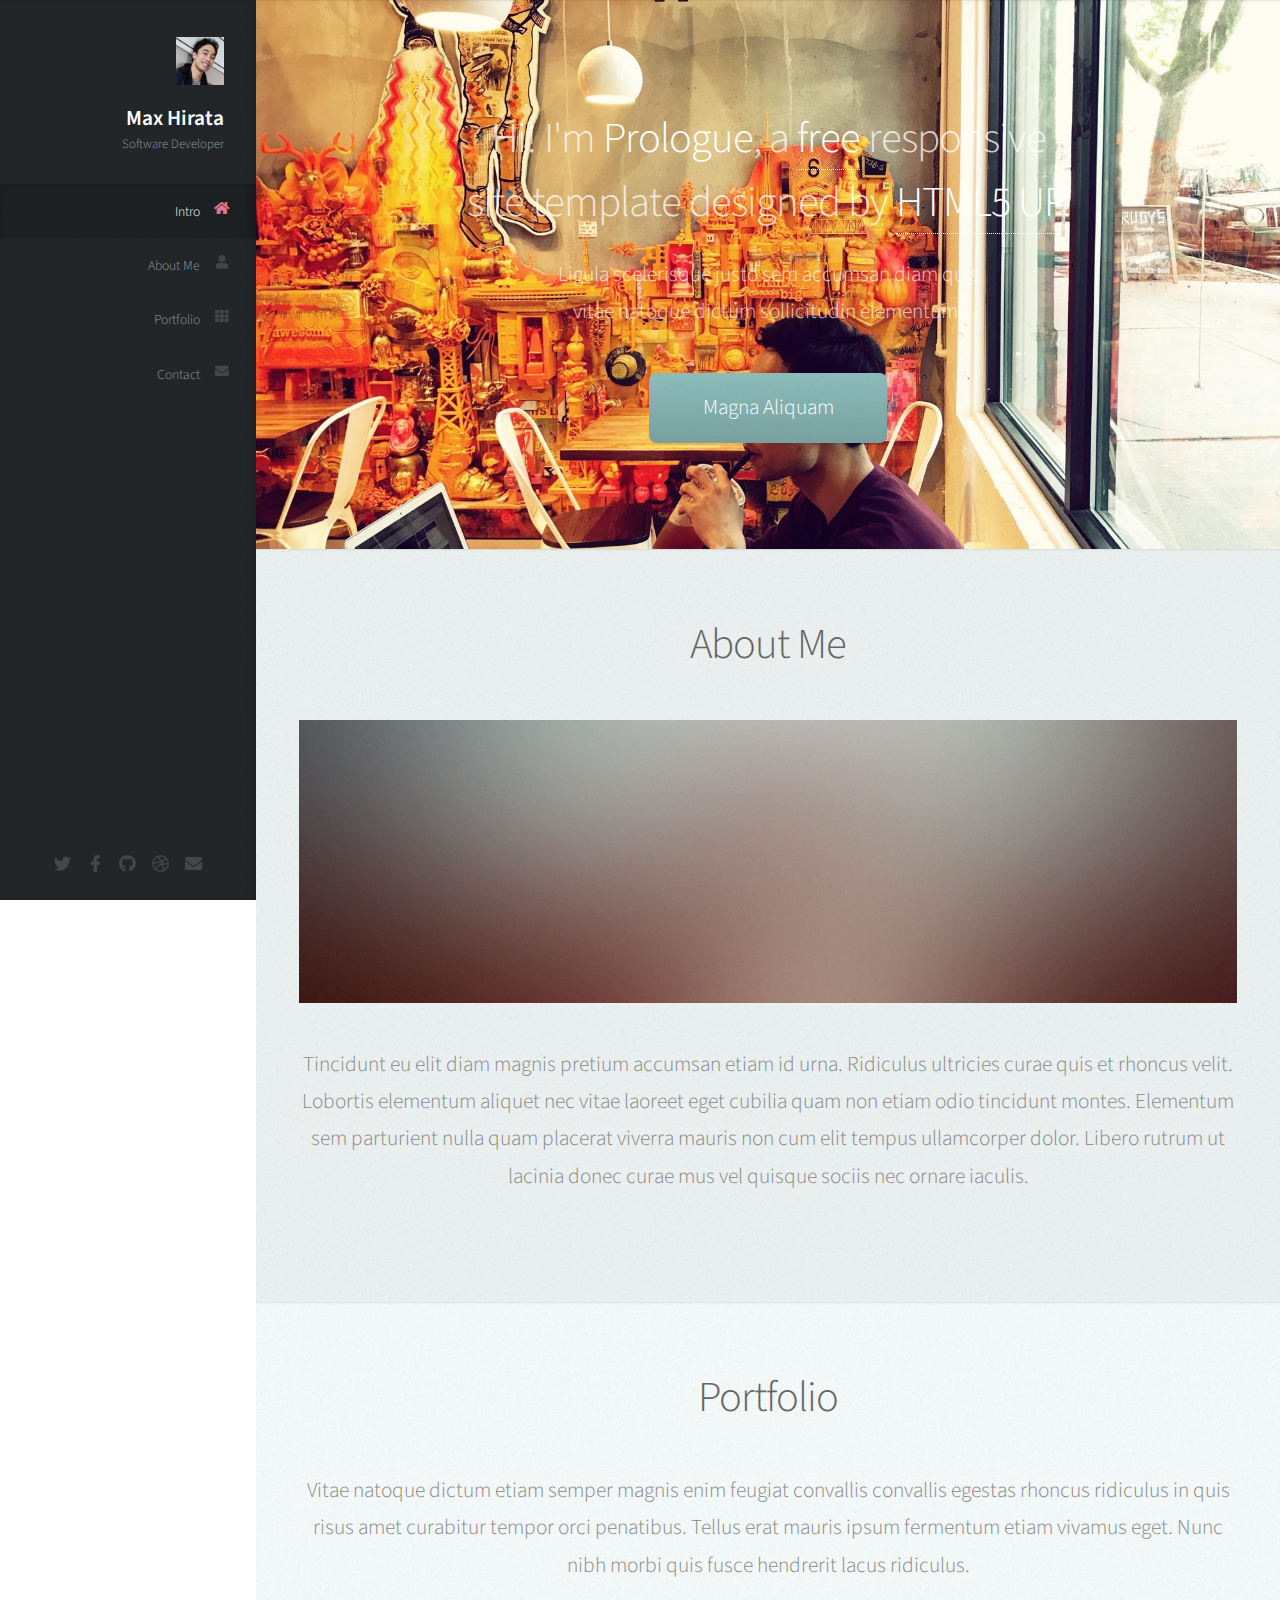
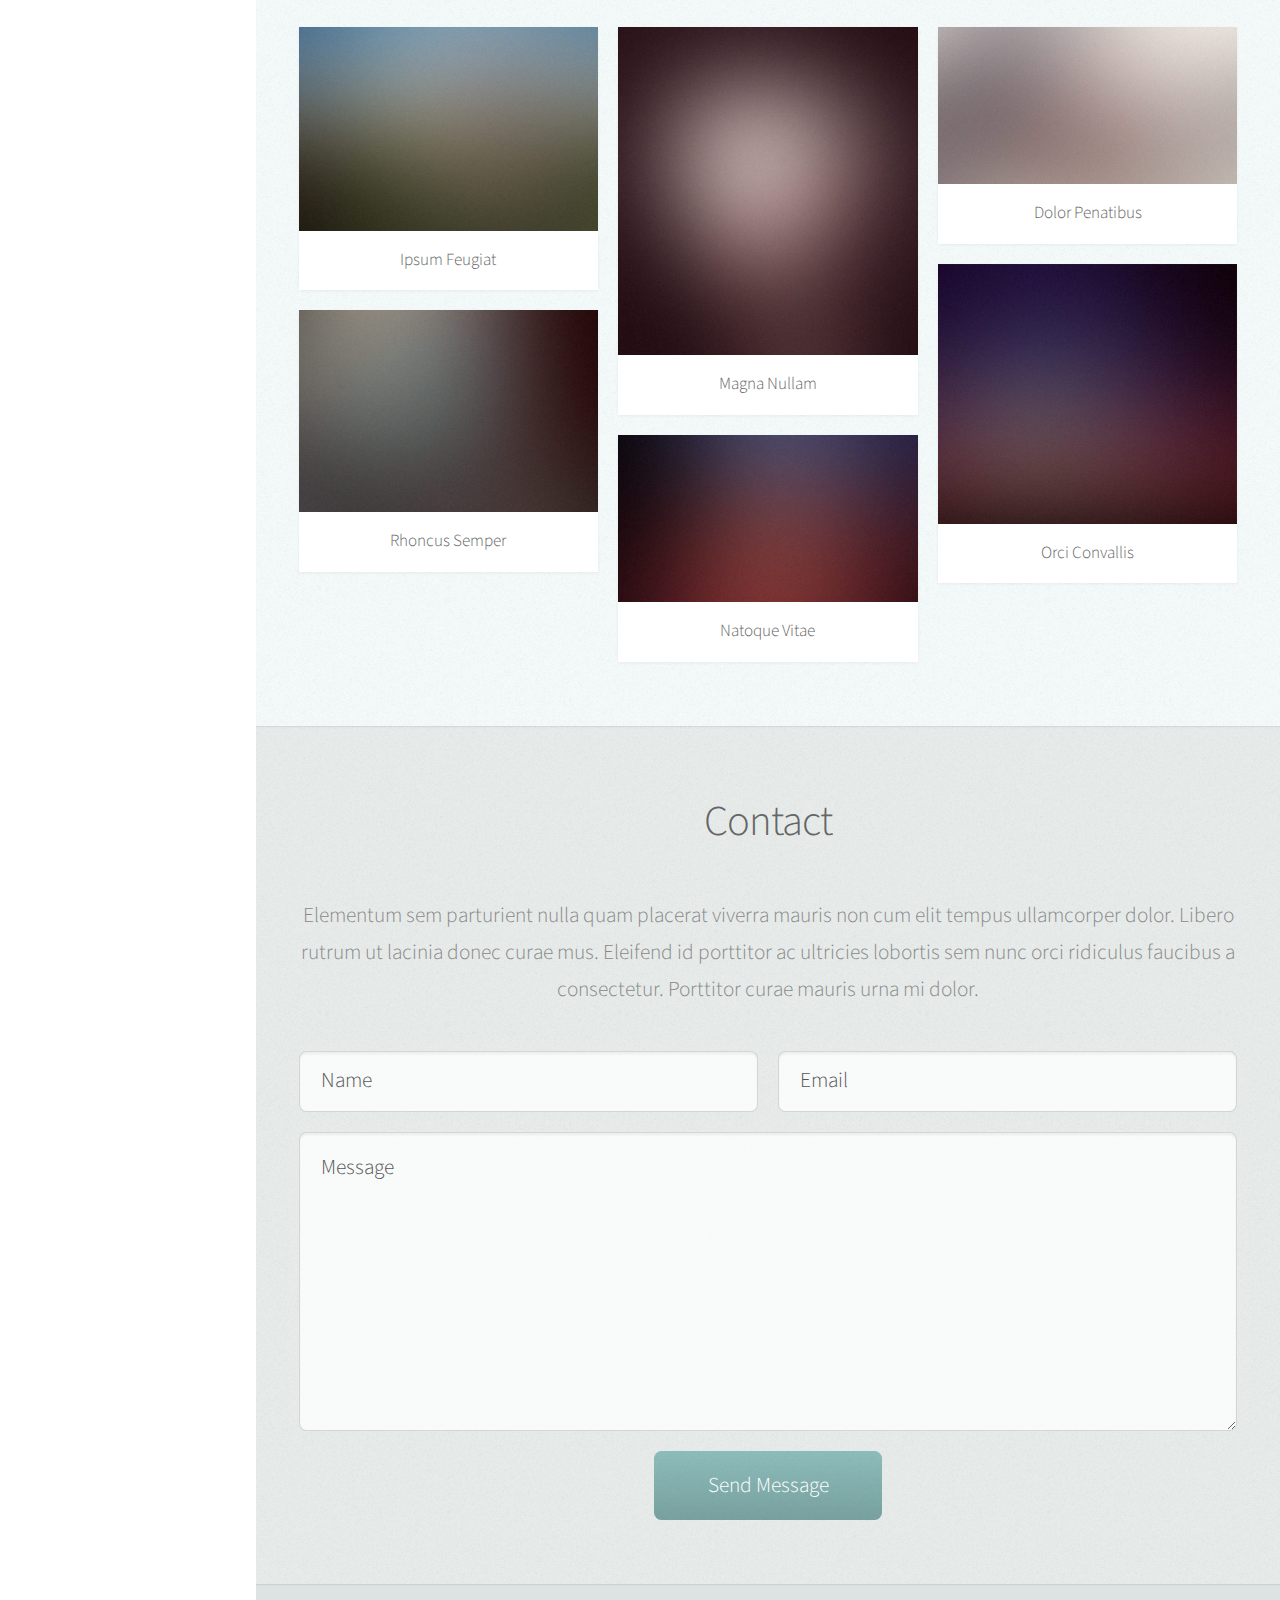
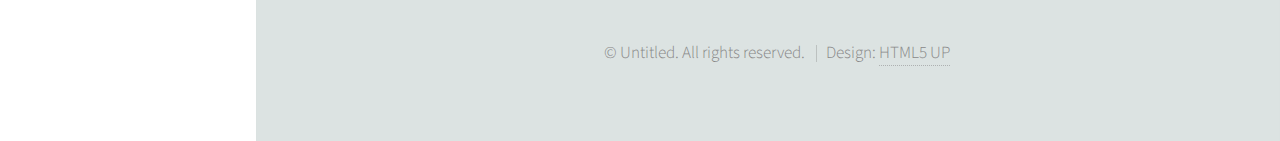
==== index.html @ a0d9cf02 "First Commit" ====
<!DOCTYPE HTML>
<!--
	Prologue by HTML5 UP
	html5up.net | @ajlkn
	Free for personal and commercial use under the CCA 3.0 license (html5up.net/license)
-->
<html>

<head>
	<title>Prologue by HTML5 UP</title>
	<meta charset="utf-8" />
	<meta name="viewport" content="width=device-width, initial-scale=1, user-scalable=no" />
	<link rel="stylesheet" href="assets/css/main.css" />
</head>

<body class="is-preload">

	<!-- Header -->
	<div id="header">

		<div class="top">

			<!-- Logo -->
			<div id="logo">
				<span class="image avatar48"><img src="images/headshot.jpg" alt="" /></span>
				<h1 id="title">Max Hirata</h1>
				<p>Software Developer</p>
			</div>

			<!-- Nav -->
			<nav id="nav">
				<ul>
					<li><a href="#top" id="top-link"><span class="icon solid fa-home">Intro</span></a></li>
					<li><a href="#about" id="about-link"><span class="icon solid fa-user">About Me</span></a></li>
					<li><a href="#portfolio" id="portfolio-link"><span class="icon solid fa-th">Portfolio</span></a>
					</li>

					<li><a href="#contact" id="contact-link"><span class="icon solid fa-envelope">Contact</span></a>
					</li>
				</ul>
			</nav>

		</div>

		<div class="bottom">

			<!-- Social Icons -->
			<ul class="icons">
				<li><a href="#" class="icon brands fa-twitter"><span class="label">Twitter</span></a></li>
				<li><a href="#" class="icon brands fa-facebook-f"><span class="label">Facebook</span></a></li>
				<li><a href="#" class="icon brands fa-github"><span class="label">Github</span></a></li>
				<li><a href="#" class="icon brands fa-dribbble"><span class="label">Dribbble</span></a></li>
				<li><a href="#" class="icon solid fa-envelope"><span class="label">Email</span></a></li>
			</ul>

		</div>

	</div>

	<!-- Main -->
	<div id="main">

		<!-- Intro -->
		<section id="top" class="one dark cover">
			<div class="container">

				<header>
					<h2 class="alt">Hi! I'm <strong>Prologue</strong>, a <a href="http://html5up.net/license">free</a>
						responsive<br />
						site template designed by <a href="http://html5up.net">HTML5 UP</a>.</h2>
					<p>Ligula scelerisque justo sem accumsan diam quis<br />
						vitae natoque dictum sollicitudin elementum.</p>
				</header>

				<footer>
					<a href="#portfolio" class="button scrolly">Magna Aliquam</a>
				</footer>

			</div>
		</section>

		<!-- About Me -->
		<section id="about" class="three">
			<div class="container">

				<header>
					<h2>About Me</h2>
				</header>

				<a href="#" class="image featured"><img src="images/pic08.jpg" alt="" /></a>

				<p>Tincidunt eu elit diam magnis pretium accumsan etiam id urna. Ridiculus
					ultricies curae quis et rhoncus velit. Lobortis elementum aliquet nec vitae
					laoreet eget cubilia quam non etiam odio tincidunt montes. Elementum sem
					parturient nulla quam placerat viverra mauris non cum elit tempus ullamcorper
					dolor. Libero rutrum ut lacinia donec curae mus vel quisque sociis nec
					ornare iaculis.</p>

			</div>
		</section>

		<!-- Portfolio -->
		<section id="portfolio" class="two">
			<div class="container">

				<header>
					<h2>Portfolio</h2>
				</header>

				<p>Vitae natoque dictum etiam semper magnis enim feugiat convallis convallis
					egestas rhoncus ridiculus in quis risus amet curabitur tempor orci penatibus.
					Tellus erat mauris ipsum fermentum etiam vivamus eget. Nunc nibh morbi quis
					fusce hendrerit lacus ridiculus.</p>

				<div class="row">
					<div class="col-4 col-12-mobile">
						<article class="item">
							<a href="#" class="image fit"><img src="images/pic02.jpg" alt="" /></a>
							<header>
								<h3>Ipsum Feugiat</h3>
							</header>
						</article>
						<article class="item">
							<a href="#" class="image fit"><img src="images/pic03.jpg" alt="" /></a>
							<header>
								<h3>Rhoncus Semper</h3>
							</header>
						</article>
					</div>
					<div class="col-4 col-12-mobile">
						<article class="item">
							<a href="#" class="image fit"><img src="images/pic04.jpg" alt="" /></a>
							<header>
								<h3>Magna Nullam</h3>
							</header>
						</article>
						<article class="item">
							<a href="#" class="image fit"><img src="images/pic05.jpg" alt="" /></a>
							<header>
								<h3>Natoque Vitae</h3>
							</header>
						</article>
					</div>
					<div class="col-4 col-12-mobile">
						<article class="item">
							<a href="#" class="image fit"><img src="images/pic06.jpg" alt="" /></a>
							<header>
								<h3>Dolor Penatibus</h3>
							</header>
						</article>
						<article class="item">
							<a href="#" class="image fit"><img src="images/pic07.jpg" alt="" /></a>
							<header>
								<h3>Orci Convallis</h3>
							</header>
						</article>
					</div>
				</div>

			</div>
		</section>



		<!-- Contact -->
		<section id="contact" class="four">
			<div class="container">

				<header>
					<h2>Contact</h2>
				</header>

				<p>Elementum sem parturient nulla quam placerat viverra
					mauris non cum elit tempus ullamcorper dolor. Libero rutrum ut lacinia
					donec curae mus. Eleifend id porttitor ac ultricies lobortis sem nunc
					orci ridiculus faucibus a consectetur. Porttitor curae mauris urna mi dolor.</p>

				<form method="post" action="#">
					<div class="row">
						<div class="col-6 col-12-mobile"><input type="text" name="name" placeholder="Name" /></div>
						<div class="col-6 col-12-mobile"><input type="text" name="email" placeholder="Email" /></div>
						<div class="col-12">
							<textarea name="message" placeholder="Message"></textarea>
						</div>
						<div class="col-12">
							<input type="submit" value="Send Message" />
						</div>
					</div>
				</form>

			</div>
		</section>

	</div>

	<!-- Footer -->
	<div id="footer">

		<!-- Copyright -->
		<ul class="copyright">
			<li>&copy; Untitled. All rights reserved.</li>
			<li>Design: <a href="http://html5up.net">HTML5 UP</a></li>
		</ul>

	</div>

	<!-- Scripts -->
	<script src="assets/js/jquery.min.js"></script>
	<script src="assets/js/jquery.scrolly.min.js"></script>
	<script src="assets/js/jquery.scrollex.min.js"></script>
	<script src="assets/js/browser.min.js"></script>
	<script src="assets/js/breakpoints.min.js"></script>
	<script src="assets/js/util.js"></script>
	<script src="assets/js/main.js"></script>

</body>

</html>
---- assets/css/main.css ----
@import url("fontawesome-all.min.css");
@import url("https://fonts.googleapis.com/css?family=Source+Sans+Pro:300,300italic,400,600");

/*
	Prologue by HTML5 UP
	html5up.net | @ajlkn
	Free for personal and commercial use under the CCA 3.0 license (html5up.net/license)
*/

html, body, div, span, applet, object,
iframe, h1, h2, h3, h4, h5, h6, p, blockquote,
pre, a, abbr, acronym, address, big, cite,
code, del, dfn, em, img, ins, kbd, q, s, samp,
small, strike, strong, sub, sup, tt, var, b,
u, i, center, dl, dt, dd, ol, ul, li, fieldset,
form, label, legend, table, caption, tbody,
tfoot, thead, tr, th, td, article, aside,
canvas, details, embed, figure, figcaption,
footer, header, hgroup, menu, nav, output, ruby,
section, summary, time, mark, audio, video {
	margin: 0;
	padding: 0;
	border: 0;
	font-size: 100%;
	font: inherit;
	vertical-align: baseline;}

article, aside, details, figcaption, figure,
footer, header, hgroup, menu, nav, section {
	display: block;}

body {
	line-height: 1;
}

ol, ul {
	list-style: none;
}

blockquote, q {
	quotes: none;
}

	blockquote:before, blockquote:after, q:before, q:after {
		content: '';
		content: none;
	}

table {
	border-collapse: collapse;
	border-spacing: 0;
}

body {
	-webkit-text-size-adjust: none;
}

mark {
	background-color: transparent;
	color: inherit;
}

input::-moz-focus-inner {
	border: 0;
	padding: 0;
}

input, select, textarea {
	-moz-appearance: none;
	-webkit-appearance: none;
	-ms-appearance: none;
	appearance: none;
}

/* Basic */

	html {
		box-sizing: border-box;
	}

	*, *:before, *:after {
		box-sizing: inherit;
	}

	body {
		background: #fff;
		font-family: 'Source Sans Pro', sans-serif;
		font-size: 19pt;
		font-weight: 300;
		line-height: 1.75em;
		color: #888;
	}

		body.is-preload *, body.is-preload *:before, body.is-preload *:after {
			-moz-animation: none !important;
			-webkit-animation: none !important;
			-ms-animation: none !important;
			animation: none !important;
			-moz-transition: none !important;
			-webkit-transition: none !important;
			-ms-transition: none !important;
			transition: none !important;
		}

	input, textarea, select {
		font-family: 'Source Sans Pro', sans-serif;
		font-size: 19pt;
		font-weight: 300;
		line-height: 1.75em;
		color: #888;
	}

	h1, h2, h3, h4, h5, h6 {
		font-weight: 300;
		color: #666;
		line-height: 1.5em;
	}

	h1 a, h2 a, h3 a, h4 a, h5 a, h6 a {
		color: inherit;
		text-decoration: none;
	}

		h1 a strong, h2 a strong, h3 a strong, h4 a strong, h5 a strong, h6 a strong {
			color: #333;
		}

	h2 {
		font-size: 2em;
		letter-spacing: -1px;
	}

		h2.alt {
			color: #888;
		}

			h2.alt strong {
				color: #666;
			}

	h3 {
		font-size: 1.5em;
	}

	header {
		margin: 0 0 2em 0;
	}

		header > p {
			margin: 1em 0 0 0;
		}

	footer {
		margin: 2em 0 0 0;
	}

	strong, b {
		font-weight: 300;
		color: #666;
	}

	em, i {
		font-style: italic;
	}

	a {
		text-decoration: none;
		color: inherit;
		border-bottom: dotted 1px rgba(128, 128, 128, 0.5);
		-moz-transition: color 0.35s ease-in-out, border-bottom-color 0.35s ease-in-out;
		-webkit-transition: color 0.35s ease-in-out, border-bottom-color 0.35s ease-in-out;
		-ms-transition: color 0.35s ease-in-out, border-bottom-color 0.35s ease-in-out;
		transition: color 0.35s ease-in-out, border-bottom-color 0.35s ease-in-out;
		outline: 0;
	}

		a:hover {
			color: #E27689;
			border-bottom-color: rgba(255, 255, 255, 0);
		}

	sub {
		position: relative;
		top: 0.5em;
		font-size: 0.8em;
	}

	sup {
		position: relative;
		top: -0.5em;
		font-size: 0.8em;
	}

	hr {
		border: 0;
		border-top: solid 1px #ddd;
	}

	blockquote {
		border-left: solid 0.5em #ddd;
		padding: 1em 0 1em 2em;
		font-style: italic;
	}

	p, ul, ol, dl, table {
		margin-bottom: 2em;
	}

	br.clear {
		clear: both;
	}

/* Container */

	.container {
		margin: 0 auto;
		max-width: 100%;
		width: 1400px;
	}

		@media screen and (min-width: 961px) and (max-width: 1880px) {

			.container {
				width: 1200px;
			}

		}

		@media screen and (min-width: 961px) and (max-width: 1620px) {

			.container {
				width: 960px;
			}

		}

		@media screen and (min-width: 961px) and (max-width: 1320px) {

			.container {
				width: 100%;
			}

		}

		@media screen and (max-width: 960px) {

			.container {
				width: 100%;
			}

		}

		@media screen and (max-width: 736px) {

			.container {
				width: 100%;
			}

		}

/* Row */

	.row {
		display: flex;
		flex-wrap: wrap;
		box-sizing: border-box;
		align-items: stretch;
	}

		.row > * {
			box-sizing: border-box;
		}

		.row.gtr-uniform > * > :last-child {
			margin-bottom: 0;
		}

		.row.aln-left {
			justify-content: flex-start;
		}

		.row.aln-center {
			justify-content: center;
		}

		.row.aln-right {
			justify-content: flex-end;
		}

		.row.aln-top {
			align-items: flex-start;
		}

		.row.aln-middle {
			align-items: center;
		}

		.row.aln-bottom {
			align-items: flex-end;
		}

		.row > .imp {
			order: -1;
		}

		.row > .col-1 {
			width: 8.33333%;
		}

		.row > .off-1 {
			margin-left: 8.33333%;
		}

		.row > .col-2 {
			width: 16.66667%;
		}

		.row > .off-2 {
			margin-left: 16.66667%;
		}

		.row > .col-3 {
			width: 25%;
		}

		.row > .off-3 {
			margin-left: 25%;
		}

		.row > .col-4 {
			width: 33.33333%;
		}

		.row > .off-4 {
			margin-left: 33.33333%;
		}

		.row > .col-5 {
			width: 41.66667%;
		}

		.row > .off-5 {
			margin-left: 41.66667%;
		}

		.row > .col-6 {
			width: 50%;
		}

		.row > .off-6 {
			margin-left: 50%;
		}

		.row > .col-7 {
			width: 58.33333%;
		}

		.row > .off-7 {
			margin-left: 58.33333%;
		}

		.row > .col-8 {
			width: 66.66667%;
		}

		.row > .off-8 {
			margin-left: 66.66667%;
		}

		.row > .col-9 {
			width: 75%;
		}

		.row > .off-9 {
			margin-left: 75%;
		}

		.row > .col-10 {
			width: 83.33333%;
		}

		.row > .off-10 {
			margin-left: 83.33333%;
		}

		.row > .col-11 {
			width: 91.66667%;
		}

		.row > .off-11 {
			margin-left: 91.66667%;
		}

		.row > .col-12 {
			width: 100%;
		}

		.row > .off-12 {
			margin-left: 100%;
		}

		.row.gtr-0 {
			margin-top: 0px;
			margin-left: 0px;
		}

			.row.gtr-0 > * {
				padding: 0px 0 0 0px;
			}

			.row.gtr-0.gtr-uniform {
				margin-top: 0px;
			}

				.row.gtr-0.gtr-uniform > * {
					padding-top: 0px;
				}

		.row.gtr-25 {
			margin-top: -10px;
			margin-left: -10px;
		}

			.row.gtr-25 > * {
				padding: 10px 0 0 10px;
			}

			.row.gtr-25.gtr-uniform {
				margin-top: -10px;
			}

				.row.gtr-25.gtr-uniform > * {
					padding-top: 10px;
				}

		.row.gtr-50 {
			margin-top: -20px;
			margin-left: -20px;
		}

			.row.gtr-50 > * {
				padding: 20px 0 0 20px;
			}

			.row.gtr-50.gtr-uniform {
				margin-top: -20px;
			}

				.row.gtr-50.gtr-uniform > * {
					padding-top: 20px;
				}

		.row {
			margin-top: -40px;
			margin-left: -40px;
		}

			.row > * {
				padding: 40px 0 0 40px;
			}

			.row.gtr-uniform {
				margin-top: -40px;
			}

				.row.gtr-uniform > * {
					padding-top: 40px;
				}

		.row.gtr-150 {
			margin-top: -60px;
			margin-left: -60px;
		}

			.row.gtr-150 > * {
				padding: 60px 0 0 60px;
			}

			.row.gtr-150.gtr-uniform {
				margin-top: -60px;
			}

				.row.gtr-150.gtr-uniform > * {
					padding-top: 60px;
				}

		.row.gtr-200 {
			margin-top: -80px;
			margin-left: -80px;
		}

			.row.gtr-200 > * {
				padding: 80px 0 0 80px;
			}

			.row.gtr-200.gtr-uniform {
				margin-top: -80px;
			}

				.row.gtr-200.gtr-uniform > * {
					padding-top: 80px;
				}

		@media screen and (min-width: 961px) and (max-width: 1880px) {

			.row {
				display: flex;
				flex-wrap: wrap;
				box-sizing: border-box;
				align-items: stretch;
			}

				.row > * {
					box-sizing: border-box;
				}

				.row.gtr-uniform > * > :last-child {
					margin-bottom: 0;
				}

				.row.aln-left {
					justify-content: flex-start;
				}

				.row.aln-center {
					justify-content: center;
				}

				.row.aln-right {
					justify-content: flex-end;
				}

				.row.aln-top {
					align-items: flex-start;
				}

				.row.aln-middle {
					align-items: center;
				}

				.row.aln-bottom {
					align-items: flex-end;
				}

				.row > .imp-wide {
					order: -1;
				}

				.row > .col-1-wide {
					width: 8.33333%;
				}

				.row > .off-1-wide {
					margin-left: 8.33333%;
				}

				.row > .col-2-wide {
					width: 16.66667%;
				}

				.row > .off-2-wide {
					margin-left: 16.66667%;
				}

				.row > .col-3-wide {
					width: 25%;
				}

				.row > .off-3-wide {
					margin-left: 25%;
				}

				.row > .col-4-wide {
					width: 33.33333%;
				}

				.row > .off-4-wide {
					margin-left: 33.33333%;
				}

				.row > .col-5-wide {
					width: 41.66667%;
				}

				.row > .off-5-wide {
					margin-left: 41.66667%;
				}

				.row > .col-6-wide {
					width: 50%;
				}

				.row > .off-6-wide {
					margin-left: 50%;
				}

				.row > .col-7-wide {
					width: 58.33333%;
				}

				.row > .off-7-wide {
					margin-left: 58.33333%;
				}

				.row > .col-8-wide {
					width: 66.66667%;
				}

				.row > .off-8-wide {
					margin-left: 66.66667%;
				}

				.row > .col-9-wide {
					width: 75%;
				}

				.row > .off-9-wide {
					margin-left: 75%;
				}

				.row > .col-10-wide {
					width: 83.33333%;
				}

				.row > .off-10-wide {
					margin-left: 83.33333%;
				}

				.row > .col-11-wide {
					width: 91.66667%;
				}

				.row > .off-11-wide {
					margin-left: 91.66667%;
				}

				.row > .col-12-wide {
					width: 100%;
				}

				.row > .off-12-wide {
					margin-left: 100%;
				}

				.row.gtr-0 {
					margin-top: 0px;
					margin-left: 0px;
				}

					.row.gtr-0 > * {
						padding: 0px 0 0 0px;
					}

					.row.gtr-0.gtr-uniform {
						margin-top: 0px;
					}

						.row.gtr-0.gtr-uniform > * {
							padding-top: 0px;
						}

				.row.gtr-25 {
					margin-top: -10px;
					margin-left: -10px;
				}

					.row.gtr-25 > * {
						padding: 10px 0 0 10px;
					}

					.row.gtr-25.gtr-uniform {
						margin-top: -10px;
					}

						.row.gtr-25.gtr-uniform > * {
							padding-top: 10px;
						}

				.row.gtr-50 {
					margin-top: -20px;
					margin-left: -20px;
				}

					.row.gtr-50 > * {
						padding: 20px 0 0 20px;
					}

					.row.gtr-50.gtr-uniform {
						margin-top: -20px;
					}

						.row.gtr-50.gtr-uniform > * {
							padding-top: 20px;
						}

				.row {
					margin-top: -40px;
					margin-left: -40px;
				}

					.row > * {
						padding: 40px 0 0 40px;
					}

					.row.gtr-uniform {
						margin-top: -40px;
					}

						.row.gtr-uniform > * {
							padding-top: 40px;
						}

				.row.gtr-150 {
					margin-top: -60px;
					margin-left: -60px;
				}

					.row.gtr-150 > * {
						padding: 60px 0 0 60px;
					}

					.row.gtr-150.gtr-uniform {
						margin-top: -60px;
					}

						.row.gtr-150.gtr-uniform > * {
							padding-top: 60px;
						}

				.row.gtr-200 {
					margin-top: -80px;
					margin-left: -80px;
				}

					.row.gtr-200 > * {
						padding: 80px 0 0 80px;
					}

					.row.gtr-200.gtr-uniform {
						margin-top: -80px;
					}

						.row.gtr-200.gtr-uniform > * {
							padding-top: 80px;
						}

		}

		@media screen and (min-width: 961px) and (max-width: 1620px) {

			.row {
				display: flex;
				flex-wrap: wrap;
				box-sizing: border-box;
				align-items: stretch;
			}

				.row > * {
					box-sizing: border-box;
				}

				.row.gtr-uniform > * > :last-child {
					margin-bottom: 0;
				}

				.row.aln-left {
					justify-content: flex-start;
				}

				.row.aln-center {
					justify-content: center;
				}

				.row.aln-right {
					justify-content: flex-end;
				}

				.row.aln-top {
					align-items: flex-start;
				}

				.row.aln-middle {
					align-items: center;
				}

				.row.aln-bottom {
					align-items: flex-end;
				}

				.row > .imp-normal {
					order: -1;
				}

				.row > .col-1-normal {
					width: 8.33333%;
				}

				.row > .off-1-normal {
					margin-left: 8.33333%;
				}

				.row > .col-2-normal {
					width: 16.66667%;
				}

				.row > .off-2-normal {
					margin-left: 16.66667%;
				}

				.row > .col-3-normal {
					width: 25%;
				}

				.row > .off-3-normal {
					margin-left: 25%;
				}

				.row > .col-4-normal {
					width: 33.33333%;
				}

				.row > .off-4-normal {
					margin-left: 33.33333%;
				}

				.row > .col-5-normal {
					width: 41.66667%;
				}

				.row > .off-5-normal {
					margin-left: 41.66667%;
				}

				.row > .col-6-normal {
					width: 50%;
				}

				.row > .off-6-normal {
					margin-left: 50%;
				}

				.row > .col-7-normal {
					width: 58.33333%;
				}

				.row > .off-7-normal {
					margin-left: 58.33333%;
				}

				.row > .col-8-normal {
					width: 66.66667%;
				}

				.row > .off-8-normal {
					margin-left: 66.66667%;
				}

				.row > .col-9-normal {
					width: 75%;
				}

				.row > .off-9-normal {
					margin-left: 75%;
				}

				.row > .col-10-normal {
					width: 83.33333%;
				}

				.row > .off-10-normal {
					margin-left: 83.33333%;
				}

				.row > .col-11-normal {
					width: 91.66667%;
				}

				.row > .off-11-normal {
					margin-left: 91.66667%;
				}

				.row > .col-12-normal {
					width: 100%;
				}

				.row > .off-12-normal {
					margin-left: 100%;
				}

				.row.gtr-0 {
					margin-top: 0px;
					margin-left: 0px;
				}

					.row.gtr-0 > * {
						padding: 0px 0 0 0px;
					}

					.row.gtr-0.gtr-uniform {
						margin-top: 0px;
					}

						.row.gtr-0.gtr-uniform > * {
							padding-top: 0px;
						}

				.row.gtr-25 {
					margin-top: -10px;
					margin-left: -10px;
				}

					.row.gtr-25 > * {
						padding: 10px 0 0 10px;
					}

					.row.gtr-25.gtr-uniform {
						margin-top: -10px;
					}

						.row.gtr-25.gtr-uniform > * {
							padding-top: 10px;
						}

				.row.gtr-50 {
					margin-top: -20px;
					margin-left: -20px;
				}

					.row.gtr-50 > * {
						padding: 20px 0 0 20px;
					}

					.row.gtr-50.gtr-uniform {
						margin-top: -20px;
					}

						.row.gtr-50.gtr-uniform > * {
							padding-top: 20px;
						}

				.row {
					margin-top: -40px;
					margin-left: -40px;
				}

					.row > * {
						padding: 40px 0 0 40px;
					}

					.row.gtr-uniform {
						margin-top: -40px;
					}

						.row.gtr-uniform > * {
							padding-top: 40px;
						}

				.row.gtr-150 {
					margin-top: -60px;
					margin-left: -60px;
				}

					.row.gtr-150 > * {
						padding: 60px 0 0 60px;
					}

					.row.gtr-150.gtr-uniform {
						margin-top: -60px;
					}

						.row.gtr-150.gtr-uniform > * {
							padding-top: 60px;
						}

				.row.gtr-200 {
					margin-top: -80px;
					margin-left: -80px;
				}

					.row.gtr-200 > * {
						padding: 80px 0 0 80px;
					}

					.row.gtr-200.gtr-uniform {
						margin-top: -80px;
					}

						.row.gtr-200.gtr-uniform > * {
							padding-top: 80px;
						}

		}

		@media screen and (min-width: 961px) and (max-width: 1320px) {

			.row {
				display: flex;
				flex-wrap: wrap;
				box-sizing: border-box;
				align-items: stretch;
			}

				.row > * {
					box-sizing: border-box;
				}

				.row.gtr-uniform > * > :last-child {
					margin-bottom: 0;
				}

				.row.aln-left {
					justify-content: flex-start;
				}

				.row.aln-center {
					justify-content: center;
				}

				.row.aln-right {
					justify-content: flex-end;
				}

				.row.aln-top {
					align-items: flex-start;
				}

				.row.aln-middle {
					align-items: center;
				}

				.row.aln-bottom {
					align-items: flex-end;
				}

				.row > .imp-narrow {
					order: -1;
				}

				.row > .col-1-narrow {
					width: 8.33333%;
				}

				.row > .off-1-narrow {
					margin-left: 8.33333%;
				}

				.row > .col-2-narrow {
					width: 16.66667%;
				}

				.row > .off-2-narrow {
					margin-left: 16.66667%;
				}

				.row > .col-3-narrow {
					width: 25%;
				}

				.row > .off-3-narrow {
					margin-left: 25%;
				}

				.row > .col-4-narrow {
					width: 33.33333%;
				}

				.row > .off-4-narrow {
					margin-left: 33.33333%;
				}

				.row > .col-5-narrow {
					width: 41.66667%;
				}

				.row > .off-5-narrow {
					margin-left: 41.66667%;
				}

				.row > .col-6-narrow {
					width: 50%;
				}

				.row > .off-6-narrow {
					margin-left: 50%;
				}

				.row > .col-7-narrow {
					width: 58.33333%;
				}

				.row > .off-7-narrow {
					margin-left: 58.33333%;
				}

				.row > .col-8-narrow {
					width: 66.66667%;
				}

				.row > .off-8-narrow {
					margin-left: 66.66667%;
				}

				.row > .col-9-narrow {
					width: 75%;
				}

				.row > .off-9-narrow {
					margin-left: 75%;
				}

				.row > .col-10-narrow {
					width: 83.33333%;
				}

				.row > .off-10-narrow {
					margin-left: 83.33333%;
				}

				.row > .col-11-narrow {
					width: 91.66667%;
				}

				.row > .off-11-narrow {
					margin-left: 91.66667%;
				}

				.row > .col-12-narrow {
					width: 100%;
				}

				.row > .off-12-narrow {
					margin-left: 100%;
				}

				.row.gtr-0 {
					margin-top: 0px;
					margin-left: 0px;
				}

					.row.gtr-0 > * {
						padding: 0px 0 0 0px;
					}

					.row.gtr-0.gtr-uniform {
						margin-top: 0px;
					}

						.row.gtr-0.gtr-uniform > * {
							padding-top: 0px;
						}

				.row.gtr-25 {
					margin-top: -5px;
					margin-left: -5px;
				}

					.row.gtr-25 > * {
						padding: 5px 0 0 5px;
					}

					.row.gtr-25.gtr-uniform {
						margin-top: -5px;
					}

						.row.gtr-25.gtr-uniform > * {
							padding-top: 5px;
						}

				.row.gtr-50 {
					margin-top: -10px;
					margin-left: -10px;
				}

					.row.gtr-50 > * {
						padding: 10px 0 0 10px;
					}

					.row.gtr-50.gtr-uniform {
						margin-top: -10px;
					}

						.row.gtr-50.gtr-uniform > * {
							padding-top: 10px;
						}

				.row {
					margin-top: -20px;
					margin-left: -20px;
				}

					.row > * {
						padding: 20px 0 0 20px;
					}

					.row.gtr-uniform {
						margin-top: -20px;
					}

						.row.gtr-uniform > * {
							padding-top: 20px;
						}

				.row.gtr-150 {
					margin-top: -30px;
					margin-left: -30px;
				}

					.row.gtr-150 > * {
						padding: 30px 0 0 30px;
					}

					.row.gtr-150.gtr-uniform {
						margin-top: -30px;
					}

						.row.gtr-150.gtr-uniform > * {
							padding-top: 30px;
						}

				.row.gtr-200 {
					margin-top: -40px;
					margin-left: -40px;
				}

					.row.gtr-200 > * {
						padding: 40px 0 0 40px;
					}

					.row.gtr-200.gtr-uniform {
						margin-top: -40px;
					}

						.row.gtr-200.gtr-uniform > * {
							padding-top: 40px;
						}

		}

		@media screen and (max-width: 960px) {

			.row {
				display: flex;
				flex-wrap: wrap;
				box-sizing: border-box;
				align-items: stretch;
			}

				.row > * {
					box-sizing: border-box;
				}

				.row.gtr-uniform > * > :last-child {
					margin-bottom: 0;
				}

				.row.aln-left {
					justify-content: flex-start;
				}

				.row.aln-center {
					justify-content: center;
				}

				.row.aln-right {
					justify-content: flex-end;
				}

				.row.aln-top {
					align-items: flex-start;
				}

				.row.aln-middle {
					align-items: center;
				}

				.row.aln-bottom {
					align-items: flex-end;
				}

				.row > .imp-narrower {
					order: -1;
				}

				.row > .col-1-narrower {
					width: 8.33333%;
				}

				.row > .off-1-narrower {
					margin-left: 8.33333%;
				}

				.row > .col-2-narrower {
					width: 16.66667%;
				}

				.row > .off-2-narrower {
					margin-left: 16.66667%;
				}

				.row > .col-3-narrower {
					width: 25%;
				}

				.row > .off-3-narrower {
					margin-left: 25%;
				}

				.row > .col-4-narrower {
					width: 33.33333%;
				}

				.row > .off-4-narrower {
					margin-left: 33.33333%;
				}

				.row > .col-5-narrower {
					width: 41.66667%;
				}

				.row > .off-5-narrower {
					margin-left: 41.66667%;
				}

				.row > .col-6-narrower {
					width: 50%;
				}

				.row > .off-6-narrower {
					margin-left: 50%;
				}

				.row > .col-7-narrower {
					width: 58.33333%;
				}

				.row > .off-7-narrower {
					margin-left: 58.33333%;
				}

				.row > .col-8-narrower {
					width: 66.66667%;
				}

				.row > .off-8-narrower {
					margin-left: 66.66667%;
				}

				.row > .col-9-narrower {
					width: 75%;
				}

				.row > .off-9-narrower {
					margin-left: 75%;
				}

				.row > .col-10-narrower {
					width: 83.33333%;
				}

				.row > .off-10-narrower {
					margin-left: 83.33333%;
				}

				.row > .col-11-narrower {
					width: 91.66667%;
				}

				.row > .off-11-narrower {
					margin-left: 91.66667%;
				}

				.row > .col-12-narrower {
					width: 100%;
				}

				.row > .off-12-narrower {
					margin-left: 100%;
				}

				.row.gtr-0 {
					margin-top: 0px;
					margin-left: 0px;
				}

					.row.gtr-0 > * {
						padding: 0px 0 0 0px;
					}

					.row.gtr-0.gtr-uniform {
						margin-top: 0px;
					}

						.row.gtr-0.gtr-uniform > * {
							padding-top: 0px;
						}

				.row.gtr-25 {
					margin-top: -5px;
					margin-left: -5px;
				}

					.row.gtr-25 > * {
						padding: 5px 0 0 5px;
					}

					.row.gtr-25.gtr-uniform {
						margin-top: -5px;
					}

						.row.gtr-25.gtr-uniform > * {
							padding-top: 5px;
						}

				.row.gtr-50 {
					margin-top: -10px;
					margin-left: -10px;
				}

					.row.gtr-50 > * {
						padding: 10px 0 0 10px;
					}

					.row.gtr-50.gtr-uniform {
						margin-top: -10px;
					}

						.row.gtr-50.gtr-uniform > * {
							padding-top: 10px;
						}

				.row {
					margin-top: -20px;
					margin-left: -20px;
				}

					.row > * {
						padding: 20px 0 0 20px;
					}

					.row.gtr-uniform {
						margin-top: -20px;
					}

						.row.gtr-uniform > * {
							padding-top: 20px;
						}

				.row.gtr-150 {
					margin-top: -30px;
					margin-left: -30px;
				}

					.row.gtr-150 > * {
						padding: 30px 0 0 30px;
					}

					.row.gtr-150.gtr-uniform {
						margin-top: -30px;
					}

						.row.gtr-150.gtr-uniform > * {
							padding-top: 30px;
						}

				.row.gtr-200 {
					margin-top: -40px;
					margin-left: -40px;
				}

					.row.gtr-200 > * {
						padding: 40px 0 0 40px;
					}

					.row.gtr-200.gtr-uniform {
						margin-top: -40px;
					}

						.row.gtr-200.gtr-uniform > * {
							padding-top: 40px;
						}

		}

		@media screen and (max-width: 736px) {

			.row {
				display: flex;
				flex-wrap: wrap;
				box-sizing: border-box;
				align-items: stretch;
			}

				.row > * {
					box-sizing: border-box;
				}

				.row.gtr-uniform > * > :last-child {
					margin-bottom: 0;
				}

				.row.aln-left {
					justify-content: flex-start;
				}

				.row.aln-center {
					justify-content: center;
				}

				.row.aln-right {
					justify-content: flex-end;
				}

				.row.aln-top {
					align-items: flex-start;
				}

				.row.aln-middle {
					align-items: center;
				}

				.row.aln-bottom {
					align-items: flex-end;
				}

				.row > .imp-mobile {
					order: -1;
				}

				.row > .col-1-mobile {
					width: 8.33333%;
				}

				.row > .off-1-mobile {
					margin-left: 8.33333%;
				}

				.row > .col-2-mobile {
					width: 16.66667%;
				}

				.row > .off-2-mobile {
					margin-left: 16.66667%;
				}

				.row > .col-3-mobile {
					width: 25%;
				}

				.row > .off-3-mobile {
					margin-left: 25%;
				}

				.row > .col-4-mobile {
					width: 33.33333%;
				}

				.row > .off-4-mobile {
					margin-left: 33.33333%;
				}

				.row > .col-5-mobile {
					width: 41.66667%;
				}

				.row > .off-5-mobile {
					margin-left: 41.66667%;
				}

				.row > .col-6-mobile {
					width: 50%;
				}

				.row > .off-6-mobile {
					margin-left: 50%;
				}

				.row > .col-7-mobile {
					width: 58.33333%;
				}

				.row > .off-7-mobile {
					margin-left: 58.33333%;
				}

				.row > .col-8-mobile {
					width: 66.66667%;
				}

				.row > .off-8-mobile {
					margin-left: 66.66667%;
				}

				.row > .col-9-mobile {
					width: 75%;
				}

				.row > .off-9-mobile {
					margin-left: 75%;
				}

				.row > .col-10-mobile {
					width: 83.33333%;
				}

				.row > .off-10-mobile {
					margin-left: 83.33333%;
				}

				.row > .col-11-mobile {
					width: 91.66667%;
				}

				.row > .off-11-mobile {
					margin-left: 91.66667%;
				}

				.row > .col-12-mobile {
					width: 100%;
				}

				.row > .off-12-mobile {
					margin-left: 100%;
				}

				.row.gtr-0 {
					margin-top: 0px;
					margin-left: 0px;
				}

					.row.gtr-0 > * {
						padding: 0px 0 0 0px;
					}

					.row.gtr-0.gtr-uniform {
						margin-top: 0px;
					}

						.row.gtr-0.gtr-uniform > * {
							padding-top: 0px;
						}

				.row.gtr-25 {
					margin-top: -5px;
					margin-left: -5px;
				}

					.row.gtr-25 > * {
						padding: 5px 0 0 5px;
					}

					.row.gtr-25.gtr-uniform {
						margin-top: -5px;
					}

						.row.gtr-25.gtr-uniform > * {
							padding-top: 5px;
						}

				.row.gtr-50 {
					margin-top: -10px;
					margin-left: -10px;
				}

					.row.gtr-50 > * {
						padding: 10px 0 0 10px;
					}

					.row.gtr-50.gtr-uniform {
						margin-top: -10px;
					}

						.row.gtr-50.gtr-uniform > * {
							padding-top: 10px;
						}

				.row {
					margin-top: -20px;
					margin-left: -20px;
				}

					.row > * {
						padding: 20px 0 0 20px;
					}

					.row.gtr-uniform {
						margin-top: -20px;
					}

						.row.gtr-uniform > * {
							padding-top: 20px;
						}

				.row.gtr-150 {
					margin-top: -30px;
					margin-left: -30px;
				}

					.row.gtr-150 > * {
						padding: 30px 0 0 30px;
					}

					.row.gtr-150.gtr-uniform {
						margin-top: -30px;
					}

						.row.gtr-150.gtr-uniform > * {
							padding-top: 30px;
						}

				.row.gtr-200 {
					margin-top: -40px;
					margin-left: -40px;
				}

					.row.gtr-200 > * {
						padding: 40px 0 0 40px;
					}

					.row.gtr-200.gtr-uniform {
						margin-top: -40px;
					}

						.row.gtr-200.gtr-uniform > * {
							padding-top: 40px;
						}

		}

/* Sections/Article */

	section, article {
		margin-bottom: 3em;
	}

		section > :last-child,
		section > .container, section:last-child, article > :last-child,
		article > .container, article:last-child {
			margin-bottom: 0;
		}

		.row > section, .row > article {
			margin-bottom: 0;
		}

/* Image */

	.image {
		display: inline-block;
		border: 0;
	}

		.image img {
			display: block;
			width: 100%;
		}

		.image.avatar48 {
			width: 48px;
			height: 48px;
			background: #f00;
		}

			.image.avatar48 img {
				width: 48px;
				height: 48px;
			}

		.image.fit {
			display: block;
			width: 100%;
		}

		.image.featured {
			display: block;
			width: 100%;
			margin: 0 0 2em 0;
		}

		.image.left {
			float: left;
			margin: 0 2em 2em 0;
		}

		.image.centered {
			display: block;
			margin: 0 0 2em 0;
		}

			.image.centered img {
				margin: 0 auto;
				width: auto;
			}

/* List */

	ul {
		list-style: disc;
		padding-left: 1em;
	}

		ul li {
			padding-left: 0.5em;
		}

	ol {
		list-style: decimal;
		padding-left: 1.25em;
	}

		ol li {
			padding-left: 0.25em;
		}

/* Icons */

	ul.icons {
		cursor: default;
		list-style: none;
		padding-left: 0;
	}

		ul.icons li {
			display: inline-block;
			padding-left: 0;
		}

		ul.icons a {
			display: inline-block;
			width: 2em;
			height: 2em;
			line-height: 2em;
			text-align: center;
			border: 0;
		}

/* Form */

	form label {
		display: block;
		text-align: left;
		margin-bottom: 0.5em;
	}

	form input[type="text"],
	form input[type="email"],
	form input[type="password"],
	form select,
	form textarea {
		position: relative;
		-webkit-appearance: none;
		display: block;
		border: 0;
		outline: 0;
		background: #fff;
		background: rgba(255, 255, 255, 0.75);
		width: 100%;
		border-radius: 0.35em;
		padding: 0.75em 1em 0.75em 1em;
		box-shadow: inset 0 0.1em 0.1em 0 rgba(0, 0, 0, 0.05);
		border: solid 1px rgba(0, 0, 0, 0.15);
		-moz-transition: all 0.35s ease-in-out;
		-webkit-transition: all 0.35s ease-in-out;
		-ms-transition: all 0.35s ease-in-out;
		transition: all 0.35s ease-in-out;
	}

		form input[type="text"]:focus,
		form input[type="email"]:focus,
		form input[type="password"]:focus,
		form select:focus,
		form textarea:focus {
			box-shadow: 0 0 2px 1px #8ebebc;
			background: #fff;
		}

	form input[type="text"],
	form input[type="email"],
	form input[type="password"],
	form select {
		line-height: 1.25em;
	}

	form textarea {
		min-height: 14em;
	}

	form ::-webkit-input-placeholder {
		color: #555 !important;
	}

	form :-moz-placeholder {
		color: #555 !important;
	}

	form ::-moz-placeholder {
		color: #555 !important;
	}

	form :-ms-input-placeholder {
		color: #555 !important;
	}

	form ::-moz-focus-inner {
		border: 0;
	}

/* Table */

	table {
		width: 100%;
		text-align: left;
	}

		table tbody tr:nth-child(2n+2) {
			background: #f4f4f4;
		}

		table td {
			padding: 0.5em 1em 0.5em 1em;
		}

		table th {
			text-align: left;
			padding: 0.5em 1em 0.5em 1em;
			color: #fff;
			background: #222729 url("images/overlay.png");
		}

		table thead {
			background: #444;
			color: #fff;
		}

		table tfoot {
			background: #eee;
		}

/* Button */

	input[type="button"],
	input[type="submit"],
	input[type="reset"],
	button,
	.button {
		position: relative;
		display: inline-block;
		border-radius: 0.35em;
		color: #fff !important;
		text-decoration: none;
		padding: 0.75em 2.5em 0.75em 2.5em;
		background-color: #8ebebc;
		border: 0;
		cursor: pointer;
		background-image: -moz-linear-gradient(top, rgba(0, 0, 0, 0), rgba(0, 0, 0, 0.15)), url("images/overlay.png");
		background-image: -webkit-linear-gradient(top, rgba(0, 0, 0, 0), rgba(0, 0, 0, 0.15)), url("images/overlay.png");
		background-image: -ms-linear-gradient(top, rgba(0, 0, 0, 0), rgba(0, 0, 0, 0.15)), url("images/overlay.png");
		background-image: linear-gradient(top, rgba(0, 0, 0, 0), rgba(0, 0, 0, 0.15)), url("images/overlay.png");
		-moz-transition: background-color 0.35s ease-in-out;
		-webkit-transition: background-color 0.35s ease-in-out;
		-ms-transition: background-color 0.35s ease-in-out;
		transition: background-color 0.35s ease-in-out;
	}

		input[type="button"]:hover,
		input[type="submit"]:hover,
		input[type="reset"]:hover,
		button:hover,
		.button:hover {
			background-color: #9ececc;
		}

		input[type="button"]:active,
		input[type="submit"]:active,
		input[type="reset"]:active,
		button:active,
		.button:active {
			background-color: #7eaeac;
		}

/* Item */

	.item {
		box-shadow: 0 0.05em 0.15em 0 rgba(0, 0, 0, 0.05);
		margin-bottom: 40px;
	}

		.item header {
			background: #fff;
			margin: 0;
			padding: 1em 0 1em 0;
			font-size: 0.8em;
		}

			.item header h3 {
				font-size: 1em;
			}

/* Icons */

	.icon {
		text-decoration: none;
		text-decoration: none;
	}

		.icon:before {
			-moz-osx-font-smoothing: grayscale;
			-webkit-font-smoothing: antialiased;
			display: inline-block;
			font-style: normal;
			font-variant: normal;
			text-rendering: auto;
			line-height: 1;
			text-transform: none !important;
			font-family: 'Font Awesome 5 Free';
			font-weight: 400;
		}

		.icon:before {
			line-height: inherit;
		}

		.icon > .label {
			display: none;
		}

		.icon.solid:before {
			font-weight: 900;
		}

		.icon.brands:before {
			font-family: 'Font Awesome 5 Brands';
		}

/* Header */

	#header {
		display: -moz-flex;
		display: -webkit-flex;
		display: -ms-flex;
		display: flex;
		-moz-flex-direction: column;
		-webkit-flex-direction: column;
		-ms-flex-direction: column;
		flex-direction: column;
		-moz-justify-content: space-between;
		-webkit-justify-content: space-between;
		-ms-justify-content: space-between;
		justify-content: space-between;
		background: #222629 url("images/overlay.png");
		box-shadow: inset -0.25em 0 0.25em 0 rgba(0, 0, 0, 0.1);
		color: #fff;
		height: 100%;
		left: 0;
		overflow-y: auto;
		position: fixed;
		text-align: right;
		top: 0;
		width: 375px;
	}

		#header .top {
			-moz-flex-grow: 1;
			-webkit-flex-grow: 1;
			-ms-flex-grow: 1;
			flex-grow: 1;
		}

		#header .bottom {
			-moz-flex-shrink: 0;
			-webkit-flex-shrink: 0;
			-ms-flex-shrink: 0;
			flex-shrink: 0;
			padding: 1.5em 0 0.75em 0;
		}

			#header .bottom > :last-child {
				margin-bottom: 0;
			}

		#header .icons {
			font-size: 0.8em;
			text-align: center;
		}

			#header .icons a {
				color: #41484c;
				-moz-transition: color 0.35s ease-in-out;
				-webkit-transition: color 0.35s ease-in-out;
				-ms-transition: color 0.35s ease-in-out;
				transition: color 0.35s ease-in-out;
			}

				#header .icons a:hover {
					color: #fff;
				}

	#logo {
		position: relative;
		margin: 1.75em 1.5em 1.5em 1.5em;
		min-height: 48px;
		cursor: default;
	}

		#logo h1 {
			position: relative;
			color: #fff;
			font-weight: 600;
			font-size: 1em;
			line-height: 1em;
		}

		#logo p {
			position: relative;
			display: block;
			font-size: 0.6em;
			color: rgba(255, 255, 255, 0.5);
			line-height: 1.25em;
			margin: 0.5em 0 0 0;
		}

		#logo .image {
			position: absolute;
			left: 0;
			top: 0;
		}

	#nav ul {
		list-style: none;
		padding-left: 0;
		margin-bottom: 0;
	}

		#nav ul li {
			padding-left: 0;
		}

			#nav ul li a {
				display: block;
				padding: 0.5em 1.5em 0.5em 1.5em;
				color: rgba(255, 255, 255, 0.5);
				text-decoration: none;
				outline: 0;
				border: 0;
				-moz-transition: none;
				-webkit-transition: none;
				-ms-transition: none;
				transition: none;
			}

				#nav ul li a span {
					position: relative;
					display: block;
					font-size: 0.8em;
				}

					#nav ul li a span:before {
						position: absolute;
						left: 0;
						color: #41484c;
						text-align: center;
						width: 1.25em;
						line-height: 1.75em;
					}

				#nav ul li a.active {
					background: rgba(0, 0, 0, 0.15);
					box-shadow: inset 0 0 0.25em 0 rgba(0, 0, 0, 0.125);
					color: #fff;
				}

					#nav ul li a.active span:before {
						color: #e27689;
					}

/* Footer */

	#footer {
		margin-left: 375px;
		text-align: center;
		background-color: #dce3e2;
		padding: 3em 0 4em 0;
		box-shadow: inset 0 1px 0 0 rgba(0, 0, 0, 0.05), inset 0 0.1em 0.1em 0 rgba(0, 0, 0, 0.025);
		font-size: 0.8em;
	}

		#footer .copyright {
			cursor: default;
			margin: 0;
		}

			#footer .copyright li {
				display: inline-block;
				line-height: 1em;
				border-left: solid 1px rgba(128, 128, 128, 0.35);
				padding: 0 0 0 0.5em;
				margin: 0 0 0 0.5em;
			}

				#footer .copyright li:first-child {
					border-left: 0;
					padding-left: 0;
					margin-left: 0;
				}

/* Main */

	#main {
		margin-left: 375px;
	}

		#main > section {
			margin: 0;
			overflow: hidden;
			padding: 4em 0;
			box-shadow: inset 0 1px 0 0 rgba(0, 0, 0, 0.05), inset 0 0.1em 0.1em 0 rgba(0, 0, 0, 0.025);
			text-align: center;
			background-image: url("images/overlay.png");
		}

			#main > section.dark {
				color: #ddd;
				color: rgba(255, 255, 255, 0.75);
			}

				#main > section.dark h2, #main > section.dark h3, #main > section.dark h4, #main > section.dark h5, #main > section.dark h6 {
					color: inherit;
				}

				#main > section.dark strong {
					color: #fff;
					border-color: inherit;
				}

				#main > section.dark a {
					color: #fff;
					border-color: inherit;
				}

					#main > section.dark a:hover {
						border-bottom-color: rgba(255, 255, 255, 0);
					}

			#main > section.cover {
				padding: 10em 0;
				background-size: cover;
				background-position: center center;
			}

			#main > section.one {
				background-color: #81918E;
				background-image: url("../../images/sideshot.jpg");
			}

			#main > section.two {
				background-color: #f5fafa;
			}

			#main > section.three {
				background-color: #ecf1f1;
			}

			#main > section.four {
				background-color: #e8edec;
			}

/* Wide */

	@media screen and (min-width: 961px) and (max-width: 1880px) {

		/* Basic */

			body, input, textarea, select {
				font-size: 17pt;
			}

		/* Header */

			#header {
				width: 300px;
			}

		/* Footer */

			#footer {
				margin-left: 300px;
			}

		/* Main */

			#main {
				margin-left: 300px;
			}

	}

/* Normal */

	@media screen and (min-width: 961px) and (max-width: 1620px) {

		/* Main */

			#main > section {
				padding: 3em 0;
			}

			#main section.cover {
				padding: 5em 0;
			}

	}

/* Narrow */

	@media screen and (min-width: 961px) and (max-width: 1320px) {

		/* Basic */

			body, input, textarea, select {
				font-size: 16pt;
			}

			.container {
				padding: 0 2em 0 2em;
			}

		/* Icons */

			ul.icons li a {
				width: 1.75em;
			}

		/* Item */

			.item {
				margin-bottom: 20px;
			}

		/* Header */

			#header {
				width: 20%;
			}

			#logo .image {
				position: relative;
				margin: 0 0 0.5em 0;
			}

			#nav ul li a {
				font-size: 0.8em;
				padding-top: 0.5em;
				padding-bottom: 0.5em;
			}

				#nav ul li a span {
					padding-right: 2.25em;
				}

					#nav ul li a span:before {
						left: 100%;
						margin-left: -1.25em;
						line-height: 2.25em;
					}

		/* Footer */

			#footer {
				margin-left: 20%;
			}

		/* Main */

			#main {
				margin-left: 20%;
			}

	}

/* Narrower */

	#headerToggle {
		display: none;
	}

	@media screen and (max-width: 960px) {

		/* Basic */

			html, body {
				overflow-x: hidden;
			}

			body, input, textarea, select {
				font-size: 16pt;
			}

			header br {
				display: none;
			}

			.container {
				padding: 0 2em 0 2em;
			}

		/* Item */

			.item {
				margin-bottom: 15px;
			}

		/* Icons */

			ul.icons a {
				width: 1.75em;
				font-size: 1.25em;
			}

		/* Header */

			#header {
				-moz-backface-visibility: hidden;
				-webkit-backface-visibility: hidden;
				-ms-backface-visibility: hidden;
				backface-visibility: hidden;
				-moz-transform: translateX(-275px);
				-webkit-transform: translateX(-275px);
				-ms-transform: translateX(-275px);
				transform: translateX(-275px);
				-moz-transition: -moz-transform 0.5s ease;
				-webkit-transition: -webkit-transform 0.5s ease;
				-ms-transition: -ms-transform 0.5s ease;
				transition: transform 0.5s ease;
				-webkit-overflow-scrolling: touch;
				display: block;
				height: 100%;
				left: 0;
				overflow-y: auto;
				position: fixed;
				top: 0;
				width: 275px;
				z-index: 10002;
				width: 275px;
				background: #222729 url("images/overlay.png");
				box-shadow: inset -0.25em 0 0.25em 0 rgba(0, 0, 0, 0.125);
			}

				#header .top {
					position: relative;
				}

				#header .bottom {
					border-top: solid 1px rgba(255, 255, 255, 0.05);
					box-shadow: 0 -1px 0 0 rgba(0, 0, 0, 0.15);
					padding-top: 2em;
					margin-top: 2em;
					position: relative;
				}

			#logo {
				margin: 1.5em 1.25em 1.25em 1.25em;
			}

			#nav ul li a {
				padding: 0.5em 1.25em 0.5em 1.25em;
			}

			#headerToggle {
				-moz-backface-visibility: hidden;
				-webkit-backface-visibility: hidden;
				-ms-backface-visibility: hidden;
				backface-visibility: hidden;
				-moz-transition: -moz-transform 0.5s ease;
				-webkit-transition: -webkit-transform 0.5s ease;
				-ms-transition: -ms-transform 0.5s ease;
				transition: transform 0.5s ease;
				display: block;
				height: 2.25em;
				left: 0;
				position: fixed;
				top: 0;
				width: 3.25em;
				z-index: 10001;
			}

				#headerToggle .toggle {
					text-decoration: none;
					position: absolute;
					left: 0;
					top: 0;
					width: 100%;
					height: 100%;
					outline: 0;
					border: 0;
				}

					#headerToggle .toggle:before {
						-moz-osx-font-smoothing: grayscale;
						-webkit-font-smoothing: antialiased;
						display: inline-block;
						font-style: normal;
						font-variant: normal;
						text-rendering: auto;
						line-height: 1;
						text-transform: none !important;
						font-family: 'Font Awesome 5 Free';
						font-weight: 900;
					}

					#headerToggle .toggle:before {
						text-decoration: none;
						content: '\f0c9';
						color: #fff;
						font-size: 18px;
						background: rgba(128, 136, 144, 0.5);
						border-radius: 0.35em;
						text-align: center;
						position: absolute;
						left: 0.5em;
						top: 0.5em;
						display: block;
						width: 3.25em;
						height: 2.25em;
						line-height: 2.25em;
					}

			body.header-visible #main {
				-moz-transform: translateX(275px);
				-webkit-transform: translateX(275px);
				-ms-transform: translateX(275px);
				transform: translateX(275px);
			}

			body.header-visible #headerToggle {
				-moz-transform: translateX(275px);
				-webkit-transform: translateX(275px);
				-ms-transform: translateX(275px);
				transform: translateX(275px);
			}

			body.header-visible #header {
				-moz-transform: translateX(0);
				-webkit-transform: translateX(0);
				-ms-transform: translateX(0);
				transform: translateX(0);
			}

		/* Footer */

			#footer {
				margin-left: 0;
			}

		/* Main */

			#main {
				-moz-backface-visibility: hidden;
				-webkit-backface-visibility: hidden;
				-ms-backface-visibility: hidden;
				backface-visibility: hidden;
				-moz-transition: -moz-transform 0.5s ease;
				-webkit-transition: -webkit-transform 0.5s ease;
				-ms-transition: -ms-transform 0.5s ease;
				transition: transform 0.5s ease;
				padding-bottom: 1px;
				margin-left: 0;
			}

				#main > section {
					padding: 3em 0;
				}

				#main section.cover {
					padding: 4em 0;
				}

	}

/* Mobile */

	@media screen and (max-width: 736px) {

		/* Basic */

			body, input, textarea, select {
				font-size: 14pt;
			}

			h2 {
				font-size: 1.5em;
				letter-spacing: 0;
				font-weight: 300;
			}

			.container {
				padding: 0 15px 0 15px;
			}

		/* List */

			ul.icons a {
				width: 2em;
				font-size: 1.25em;
			}

		/* Main */

			#main > section {
				padding: 2em 0;
			}

			#main section.cover {
				padding: 4em 0em;
			}

				#main section.cover header {
					padding: 0 1em;
				}

		/* Footer */

			#footer .copyright li {
				display: block;
				line-height: 1.25em;
				border: 0;
				padding: 0;
				margin: 1em 0 0 0;
			}

				#footer .copyright li:first-child {
					margin-top: 0;
				}

	}
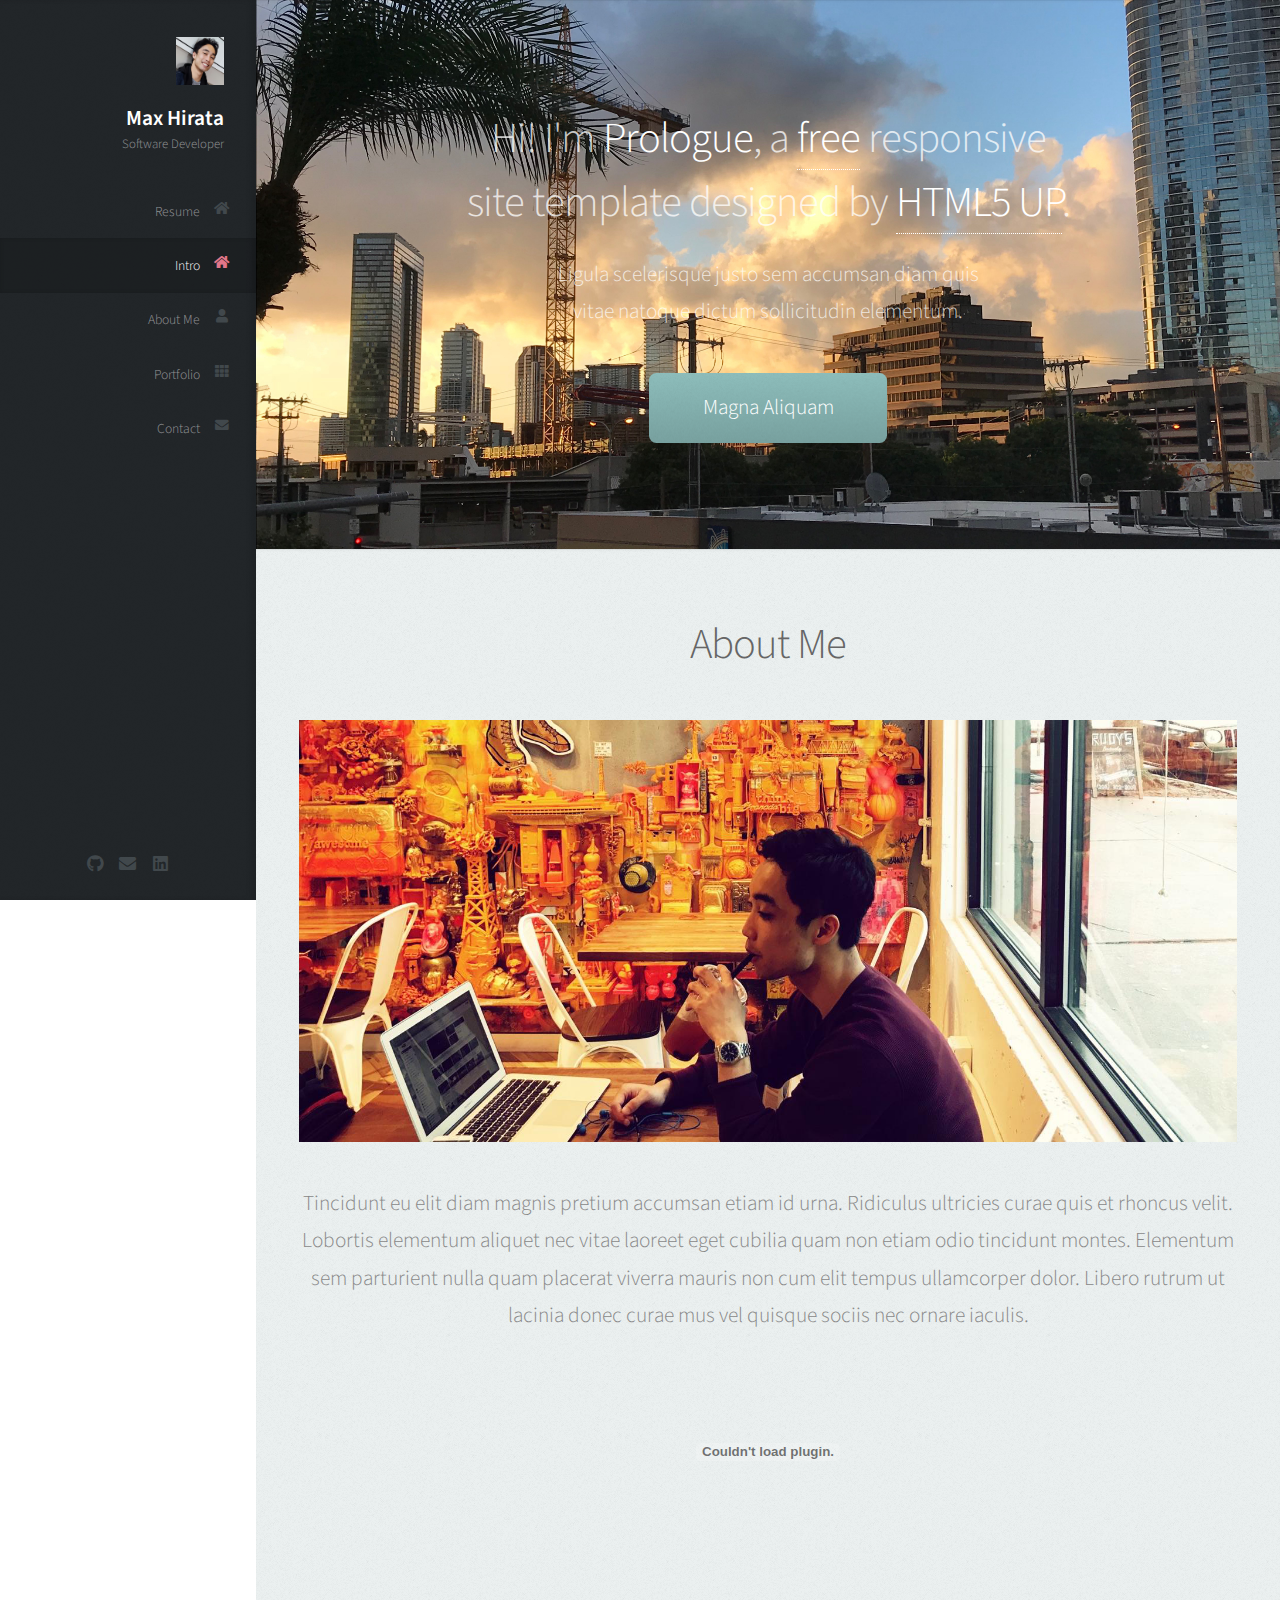
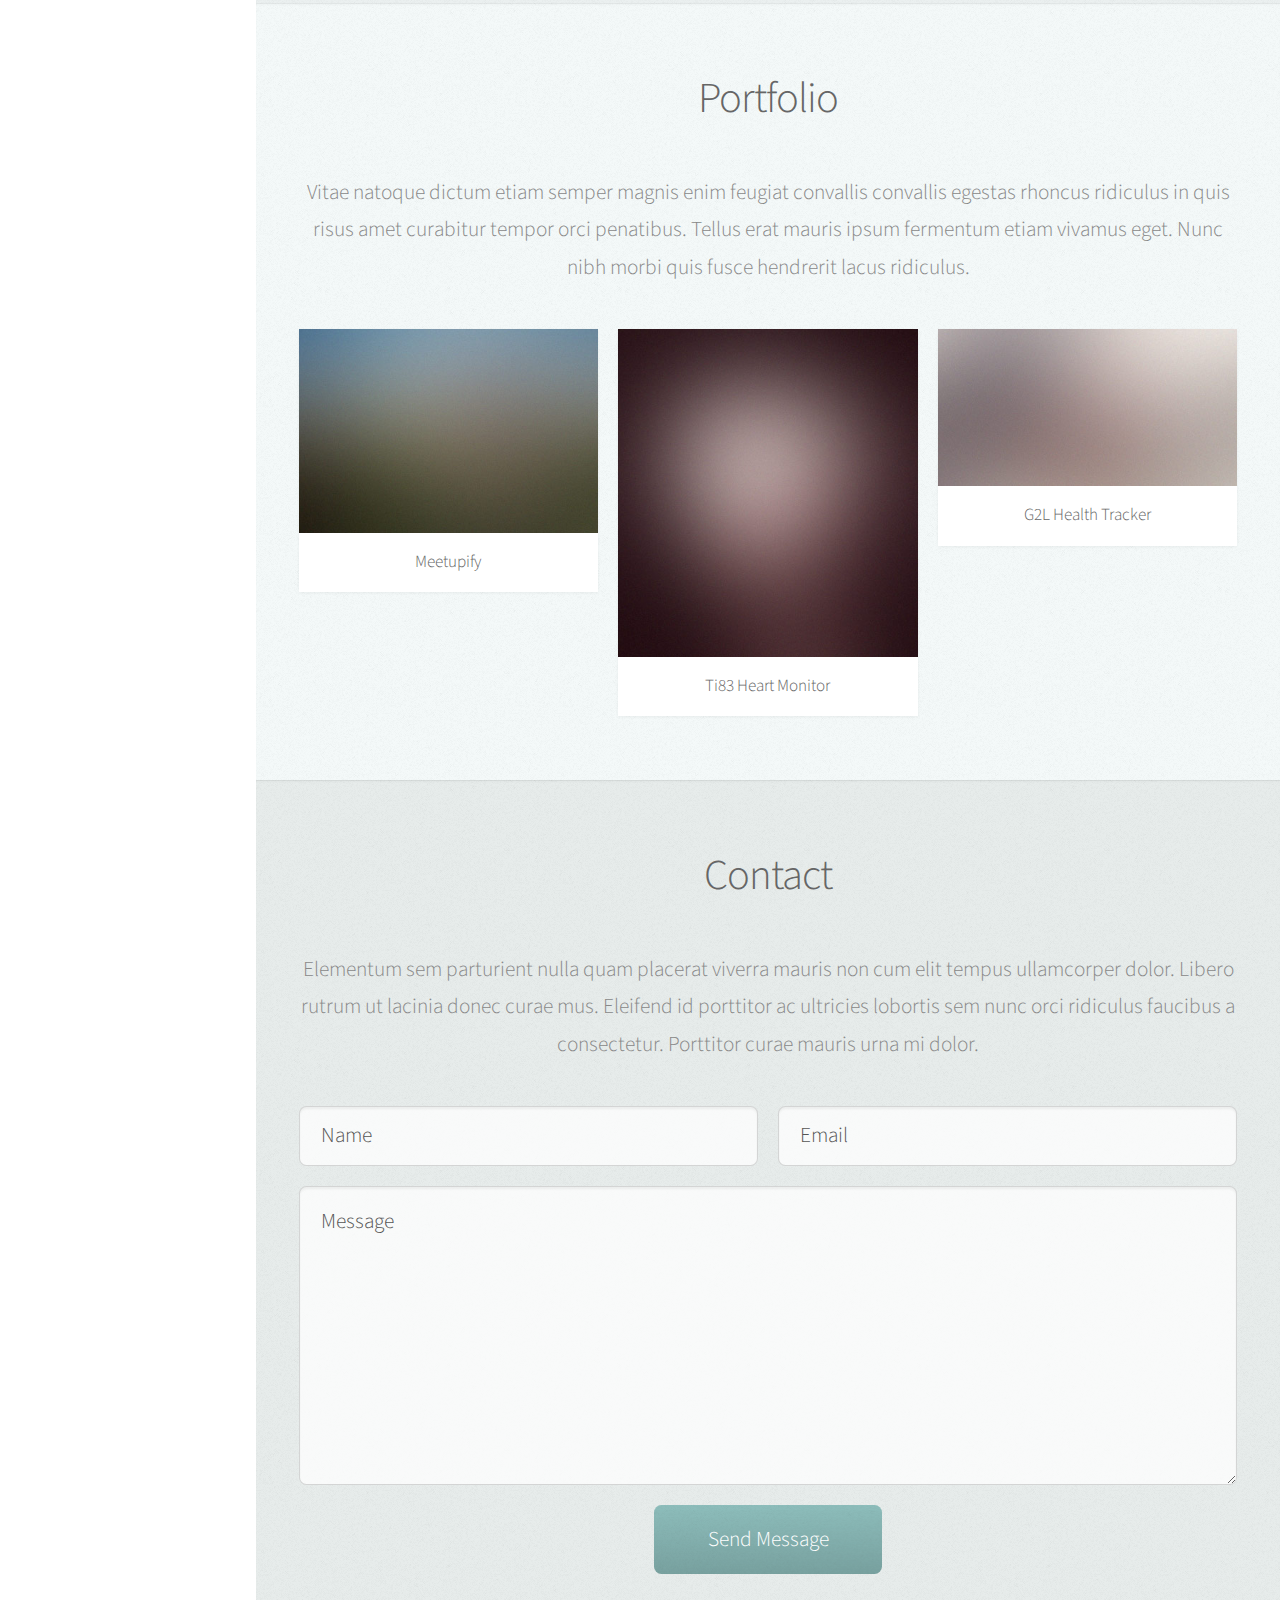
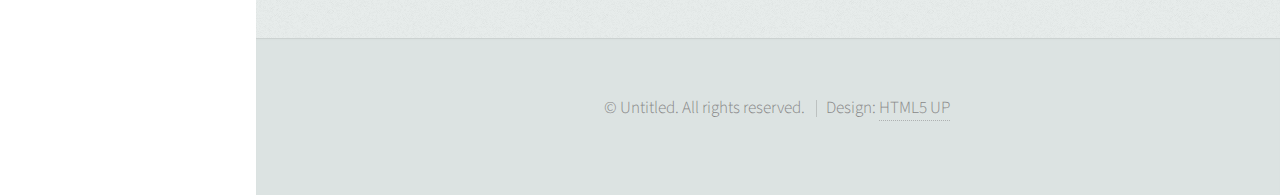
==== commit 6b5a91f0: "added images" ====
--- a/index.html
+++ b/index.html
@@ -7,7 +7,7 @@
 <html>
 
 <head>
-	<title>Prologue by HTML5 UP</title>
+	<title>Max Hirata</title>
 	<meta charset="utf-8" />
 	<meta name="viewport" content="width=device-width, initial-scale=1, user-scalable=no" />
 	<link rel="stylesheet" href="assets/css/main.css" />
@@ -30,11 +30,11 @@
 			<!-- Nav -->
 			<nav id="nav">
 				<ul>
+					<li><a href="resume.html" id="top-link"><span class="icon solid fa-home">Resume</span></a></li>
 					<li><a href="#top" id="top-link"><span class="icon solid fa-home">Intro</span></a></li>
 					<li><a href="#about" id="about-link"><span class="icon solid fa-user">About Me</span></a></li>
 					<li><a href="#portfolio" id="portfolio-link"><span class="icon solid fa-th">Portfolio</span></a>
 					</li>
-
 					<li><a href="#contact" id="contact-link"><span class="icon solid fa-envelope">Contact</span></a>
 					</li>
 				</ul>
@@ -46,11 +46,11 @@
 
 			<!-- Social Icons -->
 			<ul class="icons">
-				<li><a href="#" class="icon brands fa-twitter"><span class="label">Twitter</span></a></li>
-				<li><a href="#" class="icon brands fa-facebook-f"><span class="label">Facebook</span></a></li>
-				<li><a href="#" class="icon brands fa-github"><span class="label">Github</span></a></li>
-				<li><a href="#" class="icon brands fa-dribbble"><span class="label">Dribbble</span></a></li>
+				<li><a href="https://github.com/MaxHirata" class="icon brands fa-github"><span
+							class="label">Github</span></a></li>
 				<li><a href="#" class="icon solid fa-envelope"><span class="label">Email</span></a></li>
+				<li><a href="https://www.linkedin.com/in/max-hirata/" class="icon brands fa-linkedin"><span
+							class="label">Linkedin</span></a></li>
 			</ul>
 
 		</div>
@@ -87,7 +87,7 @@
 					<h2>About Me</h2>
 				</header>
 
-				<a href="#" class="image featured"><img src="images/pic08.jpg" alt="" /></a>
+				<a href="#" class="image featured"><img src="images/sideshot.png" alt="" /></a>
 
 				<p>Tincidunt eu elit diam magnis pretium accumsan etiam id urna. Ridiculus
 					ultricies curae quis et rhoncus velit. Lobortis elementum aliquet nec vitae
@@ -95,6 +95,7 @@
 					parturient nulla quam placerat viverra mauris non cum elit tempus ullamcorper
 					dolor. Libero rutrum ut lacinia donec curae mus vel quisque sociis nec
 					ornare iaculis.</p>
+				<embed src="images/MaxHirata-Resume.pdf" type="application/pdf" />
 
 			</div>
 		</section>
@@ -117,43 +118,43 @@
 						<article class="item">
 							<a href="#" class="image fit"><img src="images/pic02.jpg" alt="" /></a>
 							<header>
-								<h3>Ipsum Feugiat</h3>
+								<h3>Meetupify</h3>
 							</header>
 						</article>
-						<article class="item">
+						<!-- <article class="item">
 							<a href="#" class="image fit"><img src="images/pic03.jpg" alt="" /></a>
 							<header>
-								<h3>Rhoncus Semper</h3>
-							</header>
-						</article>
+								<h3>G2L Helper</h3>
+							</header>
+						</article> -->
 					</div>
 					<div class="col-4 col-12-mobile">
 						<article class="item">
 							<a href="#" class="image fit"><img src="images/pic04.jpg" alt="" /></a>
 							<header>
-								<h3>Magna Nullam</h3>
+								<h3>Ti83 Heart Monitor</h3>
 							</header>
 						</article>
-						<article class="item">
+						<!-- <article class="item">
 							<a href="#" class="image fit"><img src="images/pic05.jpg" alt="" /></a>
 							<header>
 								<h3>Natoque Vitae</h3>
 							</header>
-						</article>
+						</article> -->
 					</div>
 					<div class="col-4 col-12-mobile">
 						<article class="item">
 							<a href="#" class="image fit"><img src="images/pic06.jpg" alt="" /></a>
 							<header>
-								<h3>Dolor Penatibus</h3>
+								<h3>G2L Health Tracker</h3>
 							</header>
 						</article>
-						<article class="item">
+						<!-- <article class="item">
 							<a href="#" class="image fit"><img src="images/pic07.jpg" alt="" /></a>
 							<header>
 								<h3>Orci Convallis</h3>
 							</header>
-						</article>
+						</article> -->
 					</div>
 				</div>
 
--- a/assets/css/main.css
+++ b/assets/css/main.css
@@ -2248,7 +2248,7 @@
 
 			#main > section.one {
 				background-color: #81918E;
-				background-image: url("../../images/sideshot.jpg");
+				background-image: url("../../images/alamoana1.JPG");
 			}
 
 			#main > section.two {
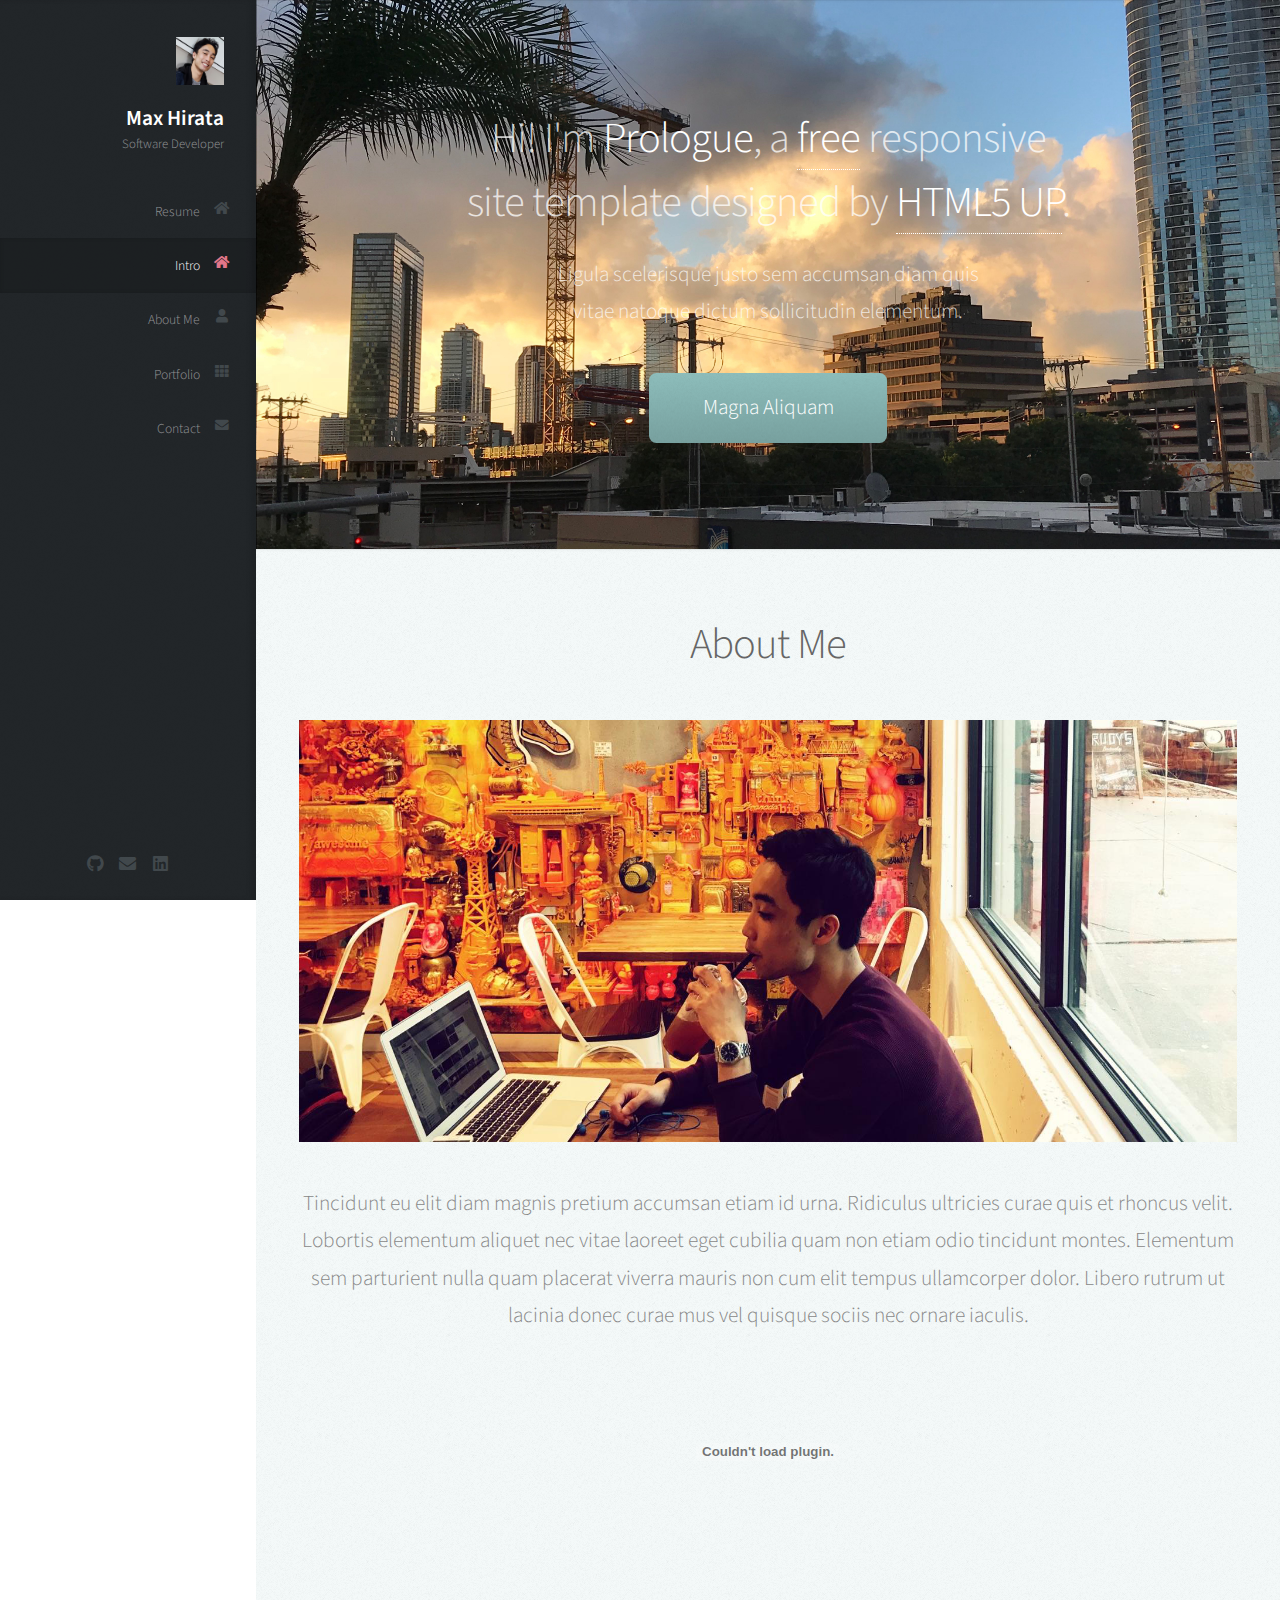
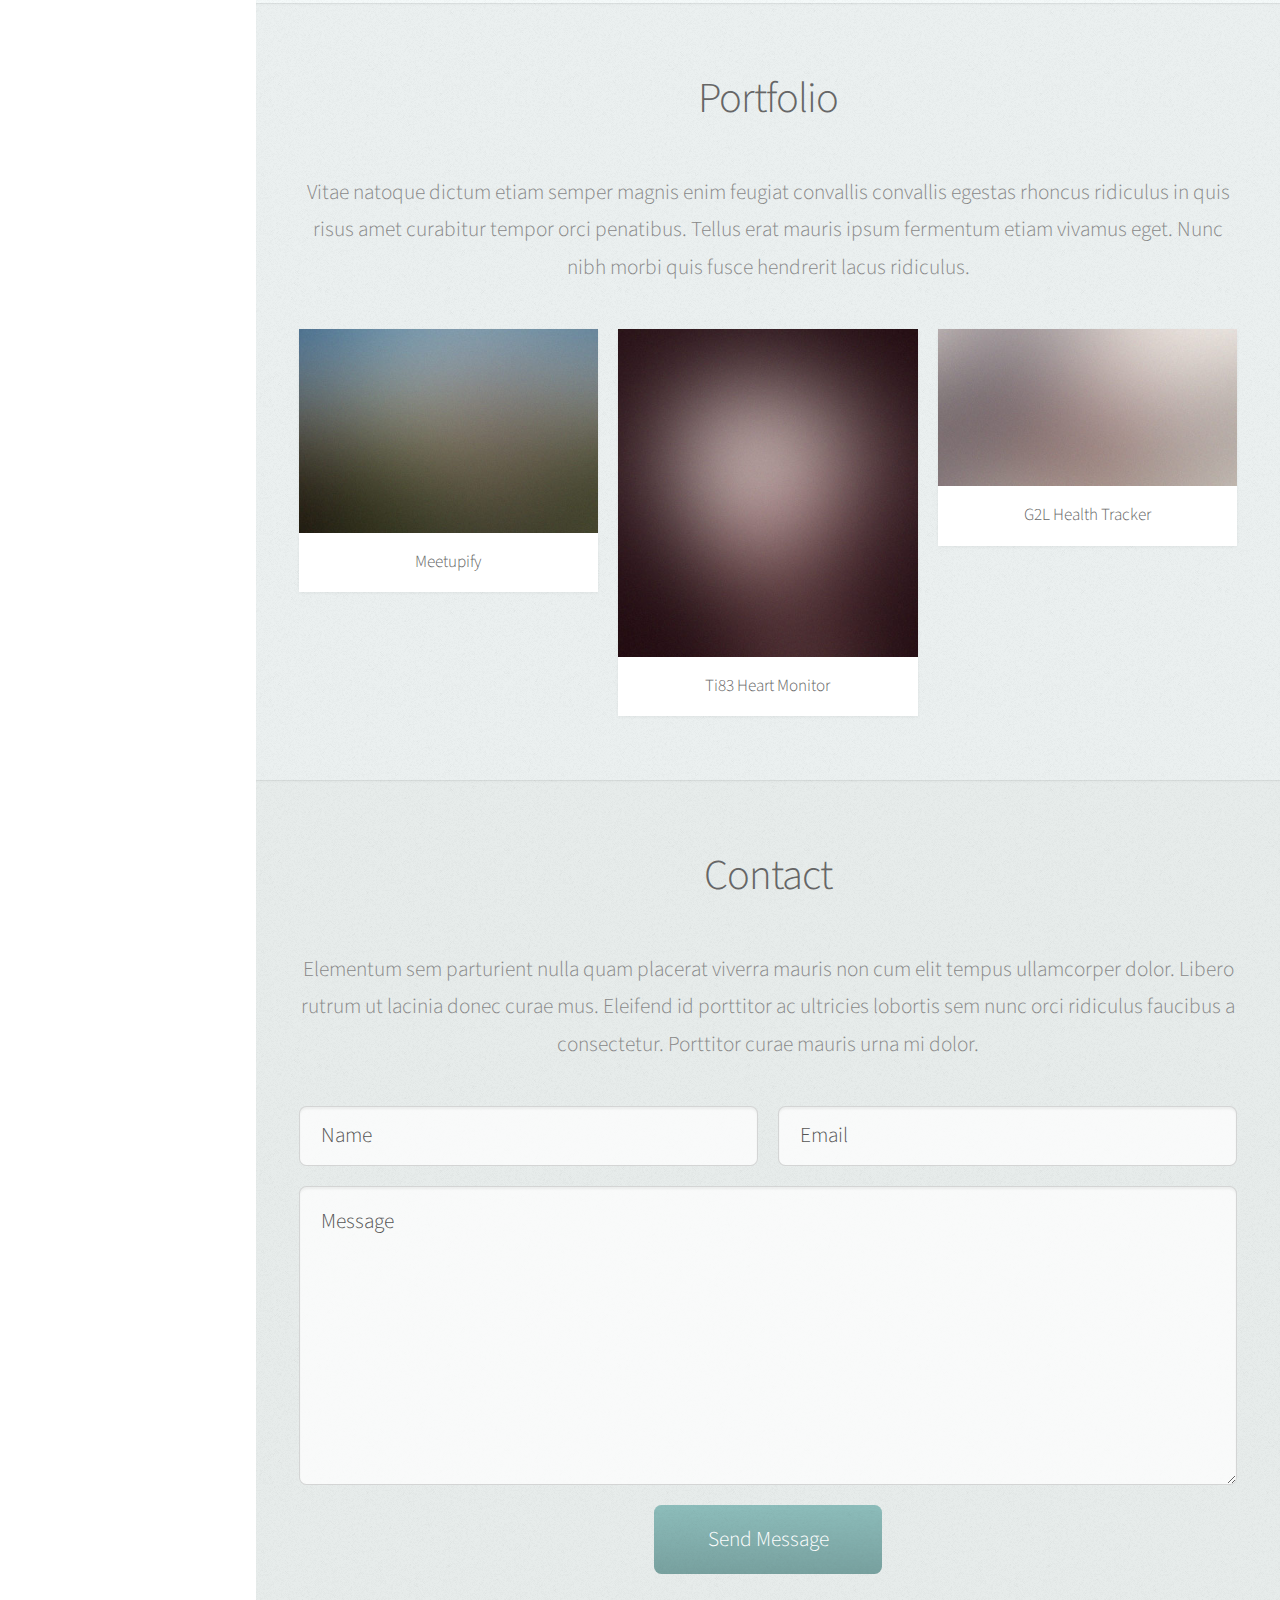
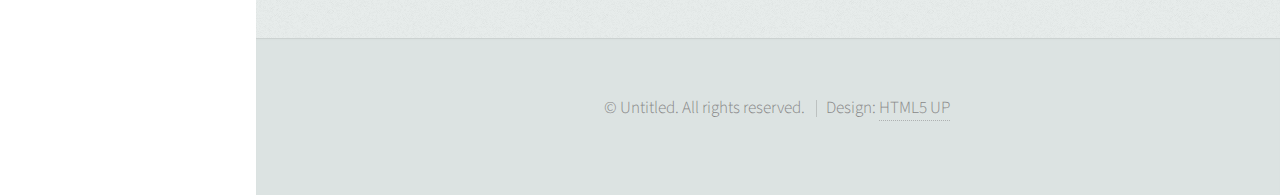
==== commit 2f28cdef: "add resume page" ====
--- a/index.html
+++ b/index.html
@@ -80,7 +80,7 @@
 		</section>
 
 		<!-- About Me -->
-		<section id="about" class="three">
+		<section id="about" class="two">
 			<div class="container">
 
 				<header>
@@ -101,7 +101,7 @@
 		</section>
 
 		<!-- Portfolio -->
-		<section id="portfolio" class="two">
+		<section id="portfolio" class="three">
 			<div class="container">
 
 				<header>
--- a/assets/css/main.css
+++ b/assets/css/main.css
@@ -2245,6 +2245,11 @@
 				background-size: cover;
 				background-position: center center;
 			}
+			
+			#resume_body {
+				width: 40em;
+				height: 51.7em;
+			} 
 
 			#main > section.one {
 				background-color: #81918E;
@@ -2261,6 +2266,10 @@
 
 			#main > section.four {
 				background-color: #e8edec;
+			}
+
+			#main > section.resume {
+				background-color: darkgrey;
 			}
 
 /* Wide */
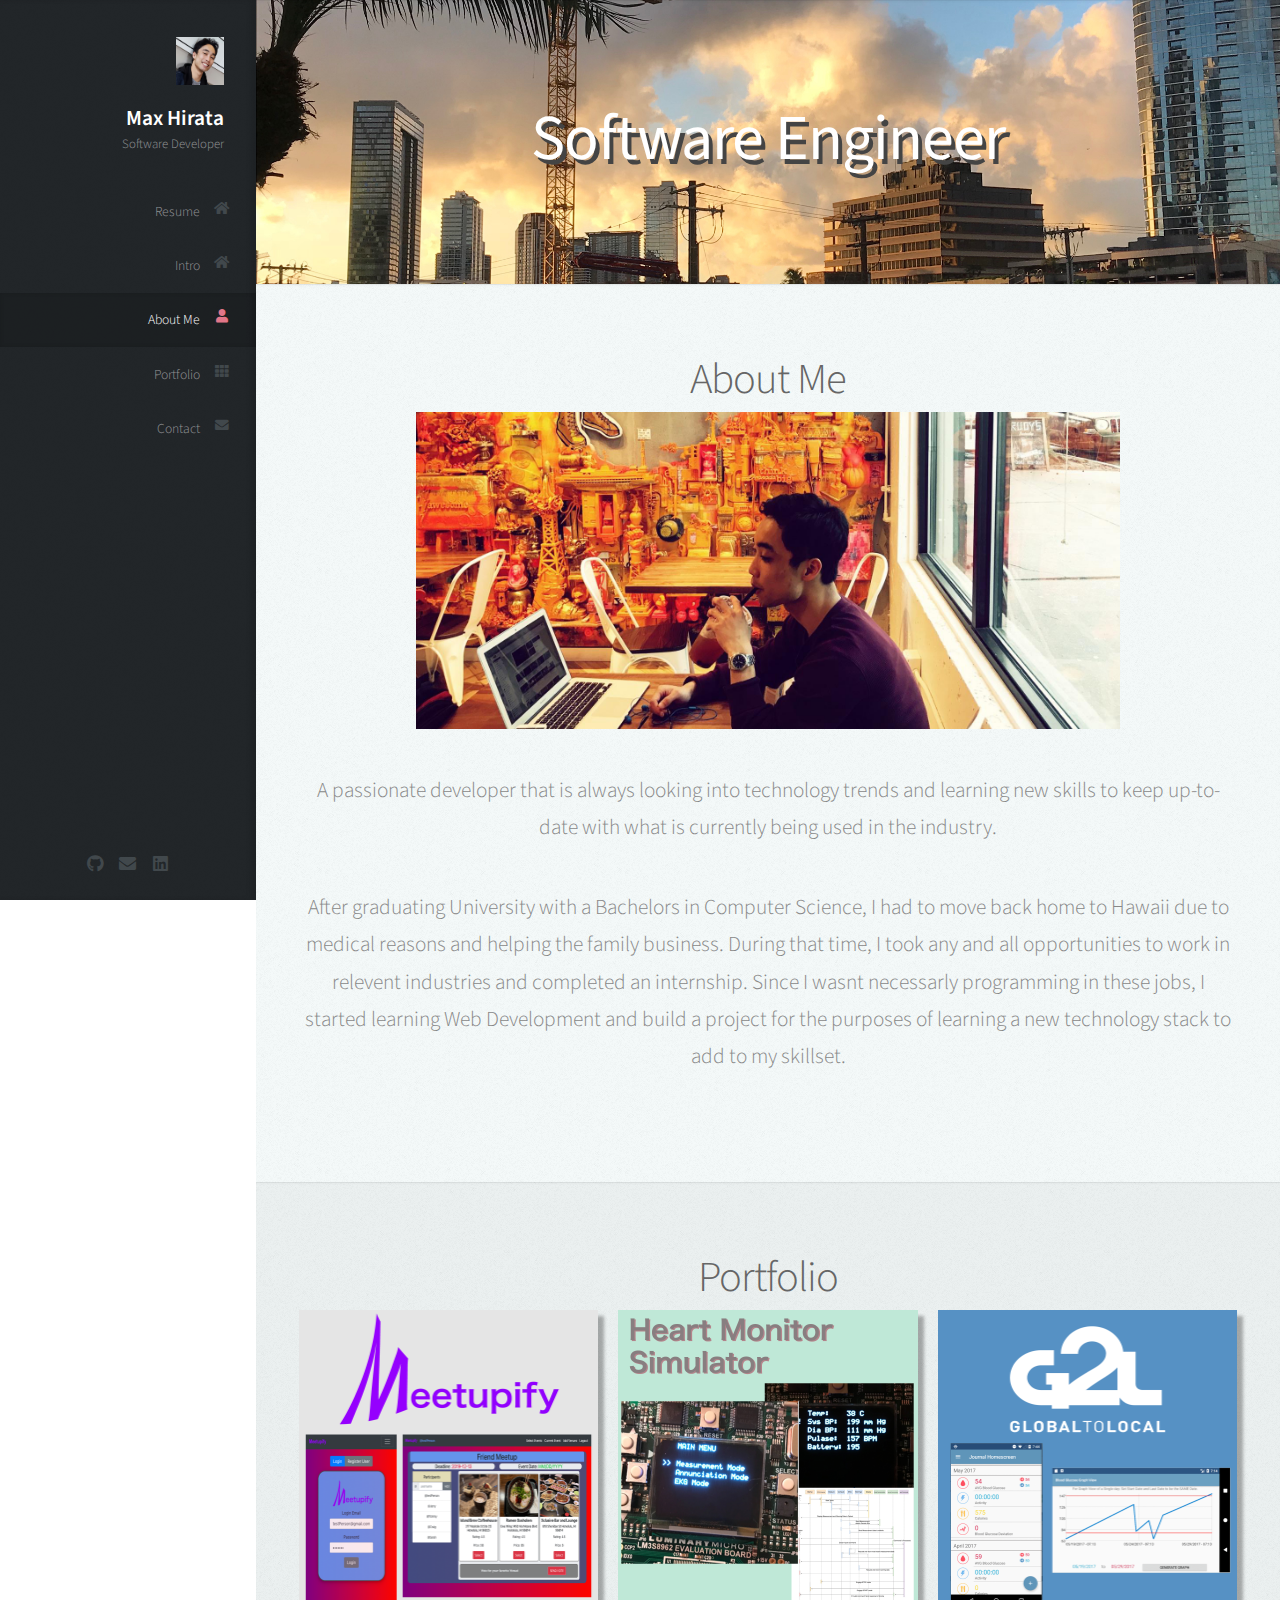
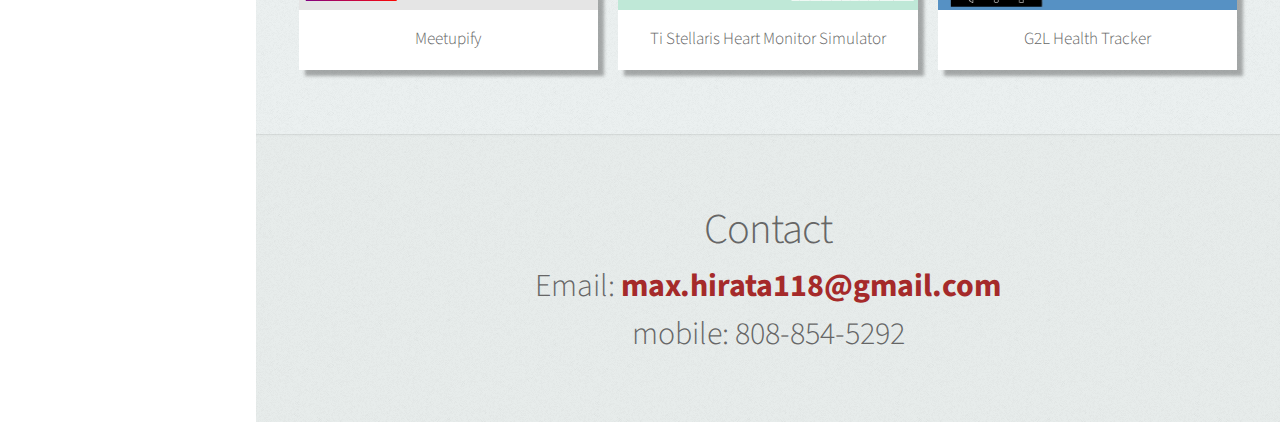
==== commit dca6ae4e: "updates on portfolio" ====
--- a/index.html
+++ b/index.html
@@ -64,17 +64,16 @@
 		<section id="top" class="one dark cover">
 			<div class="container">
 
-				<header>
-					<h2 class="alt">Hi! I'm <strong>Prologue</strong>, a <a href="http://html5up.net/license">free</a>
-						responsive<br />
-						site template designed by <a href="http://html5up.net">HTML5 UP</a>.</h2>
-					<p>Ligula scelerisque justo sem accumsan diam quis<br />
-						vitae natoque dictum sollicitudin elementum.</p>
-				</header>
-
-				<footer>
+				<header #id="header-text">
+					<h2><strong>Software Engineer</strong>
+						<br />
+					</h2>
+
+				</header>
+
+				<!-- <footer>
 					<a href="#portfolio" class="button scrolly">Magna Aliquam</a>
-				</footer>
+				</footer> -->
 
 			</div>
 		</section>
@@ -89,13 +88,16 @@
 
 				<a href="#" class="image featured"><img src="images/sideshot.png" alt="" /></a>
 
-				<p>Tincidunt eu elit diam magnis pretium accumsan etiam id urna. Ridiculus
-					ultricies curae quis et rhoncus velit. Lobortis elementum aliquet nec vitae
-					laoreet eget cubilia quam non etiam odio tincidunt montes. Elementum sem
-					parturient nulla quam placerat viverra mauris non cum elit tempus ullamcorper
-					dolor. Libero rutrum ut lacinia donec curae mus vel quisque sociis nec
-					ornare iaculis.</p>
-				<embed src="images/MaxHirata-Resume.pdf" type="application/pdf" />
+				<p>A passionate developer that is always looking into technology trends and learning new skills to keep
+					up-to-date with what is currently being used in the industry.</p>
+
+				<p>
+					After graduating University with a Bachelors in Computer Science, I had to move back home to
+					Hawaii due to medical reasons and helping the family business. During that time, I took any and
+					all opportunities to work in relevent industries and completed an internship. Since I wasnt
+					necessarly programming in these jobs, I started learning Web Development and build a project for
+					the purposes of learning a new technology stack to add to my skillset.
+				</p>
 
 			</div>
 		</section>
@@ -108,15 +110,13 @@
 					<h2>Portfolio</h2>
 				</header>
 
-				<p>Vitae natoque dictum etiam semper magnis enim feugiat convallis convallis
-					egestas rhoncus ridiculus in quis risus amet curabitur tempor orci penatibus.
-					Tellus erat mauris ipsum fermentum etiam vivamus eget. Nunc nibh morbi quis
-					fusce hendrerit lacus ridiculus.</p>
+				<!-- <p></p> -->
 
 				<div class="row">
 					<div class="col-4 col-12-mobile">
 						<article class="item">
-							<a href="#" class="image fit"><img src="images/pic02.jpg" alt="" /></a>
+							<a href="https://github.com/MaxHirata/Meetupify" class="image fit"><img
+									src="images/meetupify-app.png" alt="" /></a>
 							<header>
 								<h3>Meetupify</h3>
 							</header>
@@ -130,9 +130,10 @@
 					</div>
 					<div class="col-4 col-12-mobile">
 						<article class="item">
-							<a href="#" class="image fit"><img src="images/pic04.jpg" alt="" /></a>
-							<header>
-								<h3>Ti83 Heart Monitor</h3>
+							<a href="https://github.com/MaxHirata/medicalMonitorSimulator/tree/master"
+								class="image fit"><img src="images/medical-monitor-cover.png" alt="" /></a>
+							<header>
+								<h3>Ti Stellaris Heart Monitor Simulator</h3>
 							</header>
 						</article>
 						<!-- <article class="item">
@@ -144,7 +145,8 @@
 					</div>
 					<div class="col-4 col-12-mobile">
 						<article class="item">
-							<a href="#" class="image fit"><img src="images/pic06.jpg" alt="" /></a>
+							<a href="https://play.google.com/store/apps/details?id=com.globaltolocal.android.g2lbuddyandroid"
+								class="image fit"><img src="images/g2l_buddy.png" alt="" /></a>
 							<header>
 								<h3>G2L Health Tracker</h3>
 							</header>
@@ -171,23 +173,10 @@
 					<h2>Contact</h2>
 				</header>
 
-				<p>Elementum sem parturient nulla quam placerat viverra
-					mauris non cum elit tempus ullamcorper dolor. Libero rutrum ut lacinia
-					donec curae mus. Eleifend id porttitor ac ultricies lobortis sem nunc
-					orci ridiculus faucibus a consectetur. Porttitor curae mauris urna mi dolor.</p>
-
-				<form method="post" action="#">
-					<div class="row">
-						<div class="col-6 col-12-mobile"><input type="text" name="name" placeholder="Name" /></div>
-						<div class="col-6 col-12-mobile"><input type="text" name="email" placeholder="Email" /></div>
-						<div class="col-12">
-							<textarea name="message" placeholder="Message"></textarea>
-						</div>
-						<div class="col-12">
-							<input type="submit" value="Send Message" />
-						</div>
-					</div>
-				</form>
+				<h3>Email: <strong><span
+							style="color: brown; font-weight: bold;">max.hirata118@gmail.com</span></strong></h3>
+				<h3>mobile: 808-854-5292</h3>
+
 
 			</div>
 		</section>
@@ -195,15 +184,15 @@
 	</div>
 
 	<!-- Footer -->
-	<div id="footer">
-
-		<!-- Copyright -->
+	<!-- <div id="footer">
+
+		
 		<ul class="copyright">
 			<li>&copy; Untitled. All rights reserved.</li>
 			<li>Design: <a href="http://html5up.net">HTML5 UP</a></li>
 		</ul>
 
-	</div>
+	</div> -->
 
 	<!-- Scripts -->
 	<script src="assets/js/jquery.min.js"></script>
--- a/assets/css/main.css
+++ b/assets/css/main.css
@@ -143,7 +143,7 @@
 	}
 
 	header {
-		margin: 0 0 2em 0;
+		margin: 0 0 0 0;
 	}
 
 		header > p {
@@ -1772,8 +1772,9 @@
 
 		.image.featured {
 			display: block;
-			width: 100%;
-			margin: 0 0 2em 0;
+			width: 75%;
+			height: 50%;
+			margin: 0 auto 2em auto;
 		}
 
 		.image.left {
@@ -1980,7 +1981,7 @@
 /* Item */
 
 	.item {
-		box-shadow: 0 0.05em 0.15em 0 rgba(0, 0, 0, 0.05);
+		box-shadow: 0.3em 0.3em 0.15em 0 rgba(0, 0, 0, 0.3);
 		margin-bottom: 40px;
 	}
 
@@ -2229,6 +2230,9 @@
 				#main > section.dark strong {
 					color: #fff;
 					border-color: inherit;
+					font-weight: bolder;
+					text-shadow: 4px 5px #444;
+					font-size: 1.5em;
 				}
 
 				#main > section.dark a {
@@ -2241,7 +2245,7 @@
 					}
 
 			#main > section.cover {
-				padding: 10em 0;
+				padding: 9em 0;
 				background-size: cover;
 				background-position: center center;
 			}
@@ -2254,6 +2258,9 @@
 			#main > section.one {
 				background-color: #81918E;
 				background-image: url("../../images/alamoana1.JPG");
+				background-size: 100%;
+				font-weight: bolder;
+				color: #222629;
 			}
 
 			#main > section.two {
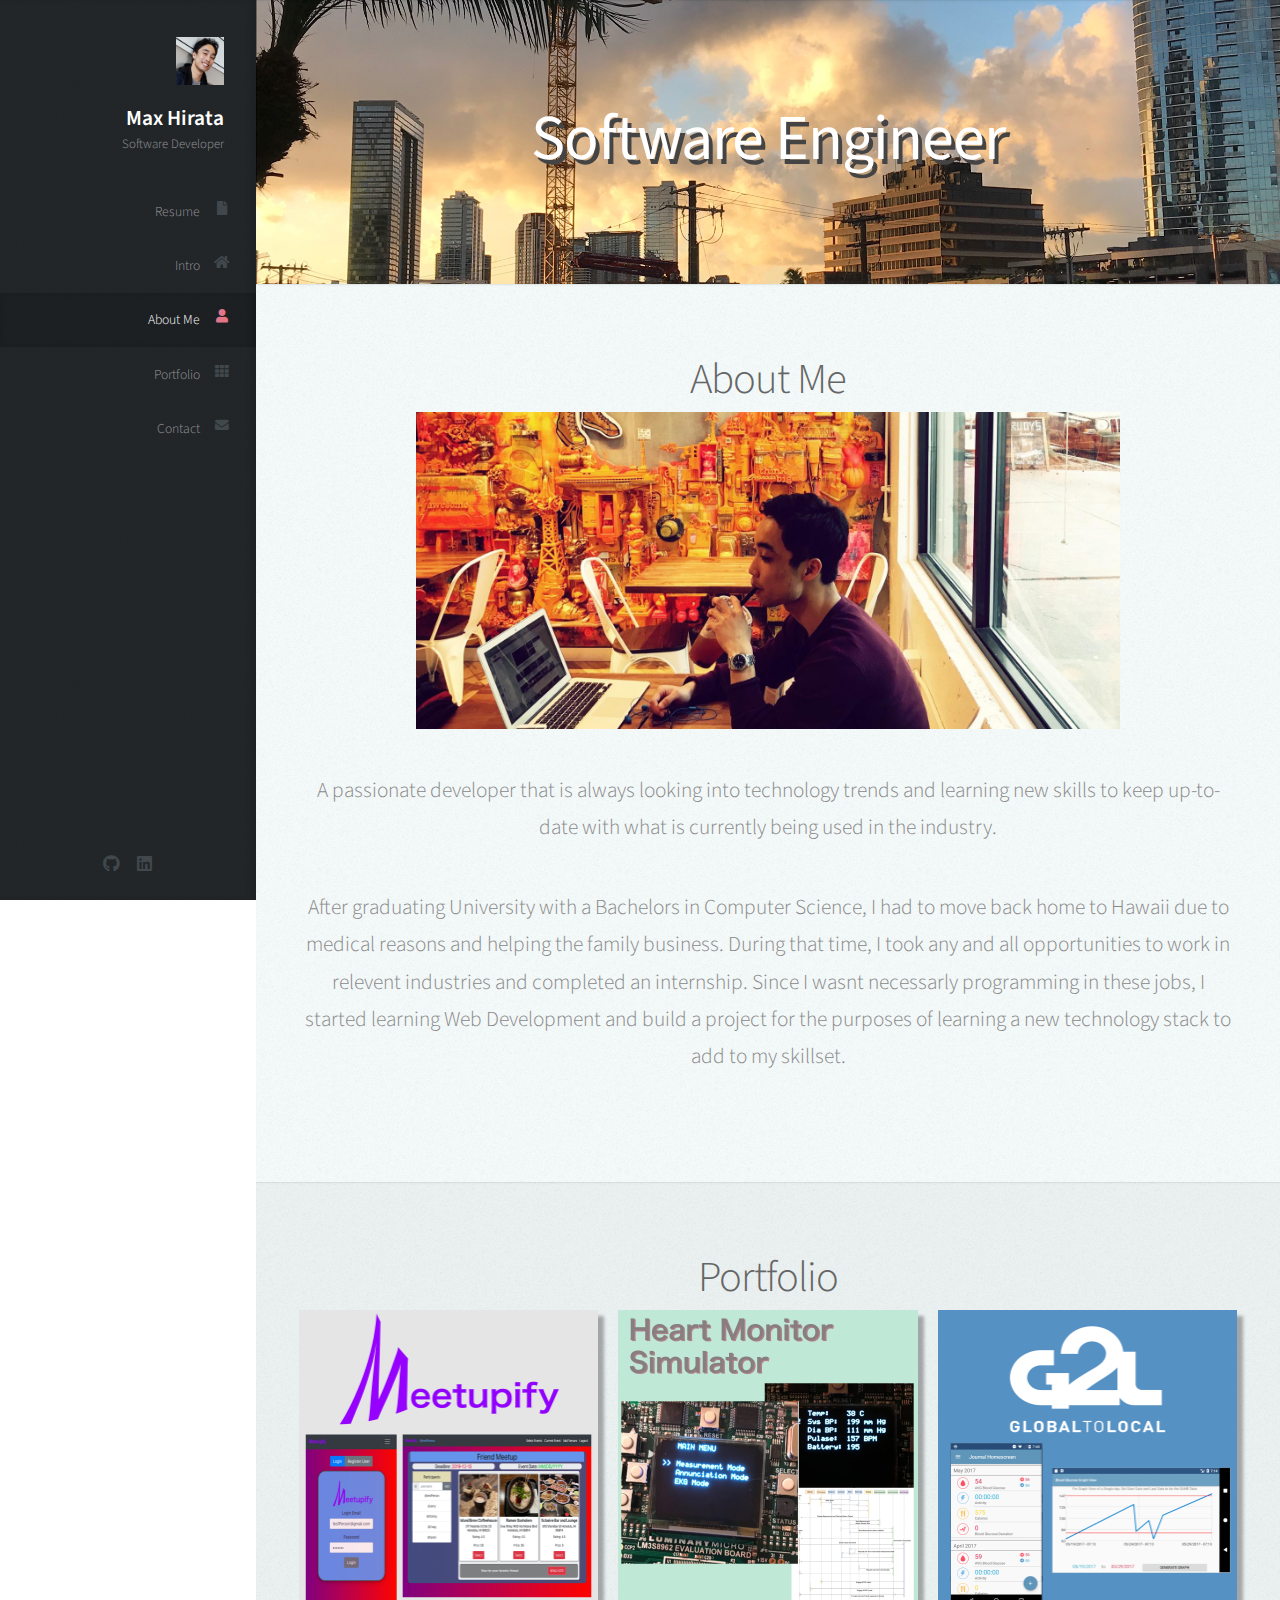
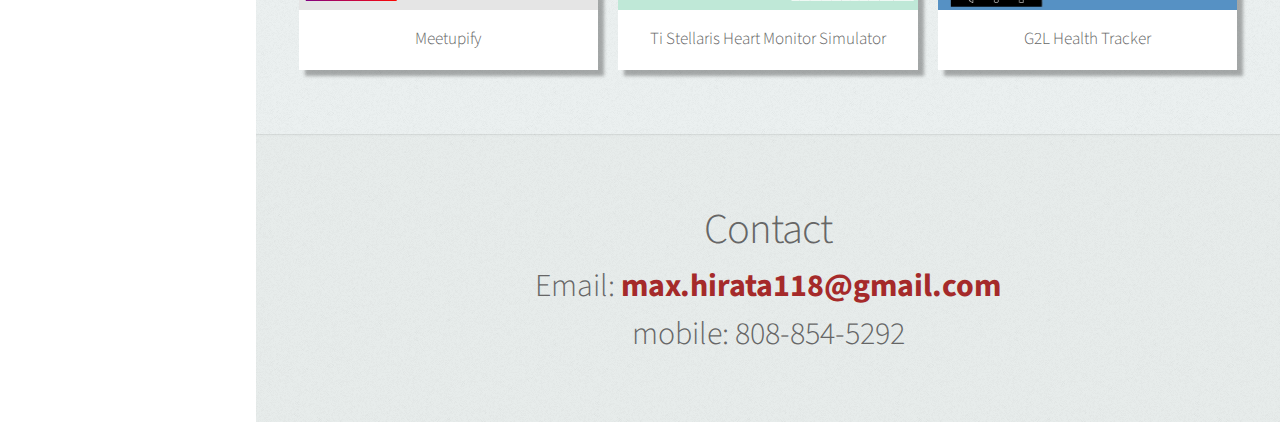
==== commit 2add454d: "icons" ====
--- a/index.html
+++ b/index.html
@@ -30,7 +30,7 @@
 			<!-- Nav -->
 			<nav id="nav">
 				<ul>
-					<li><a href="resume.html" id="top-link"><span class="icon solid fa-home">Resume</span></a></li>
+					<li><a href="resume.html" id="top-link"><span class="icon solid fa-file">Resume</span></a></li>
 					<li><a href="#top" id="top-link"><span class="icon solid fa-home">Intro</span></a></li>
 					<li><a href="#about" id="about-link"><span class="icon solid fa-user">About Me</span></a></li>
 					<li><a href="#portfolio" id="portfolio-link"><span class="icon solid fa-th">Portfolio</span></a>
@@ -48,7 +48,6 @@
 			<ul class="icons">
 				<li><a href="https://github.com/MaxHirata" class="icon brands fa-github"><span
 							class="label">Github</span></a></li>
-				<li><a href="#" class="icon solid fa-envelope"><span class="label">Email</span></a></li>
 				<li><a href="https://www.linkedin.com/in/max-hirata/" class="icon brands fa-linkedin"><span
 							class="label">Linkedin</span></a></li>
 			</ul>
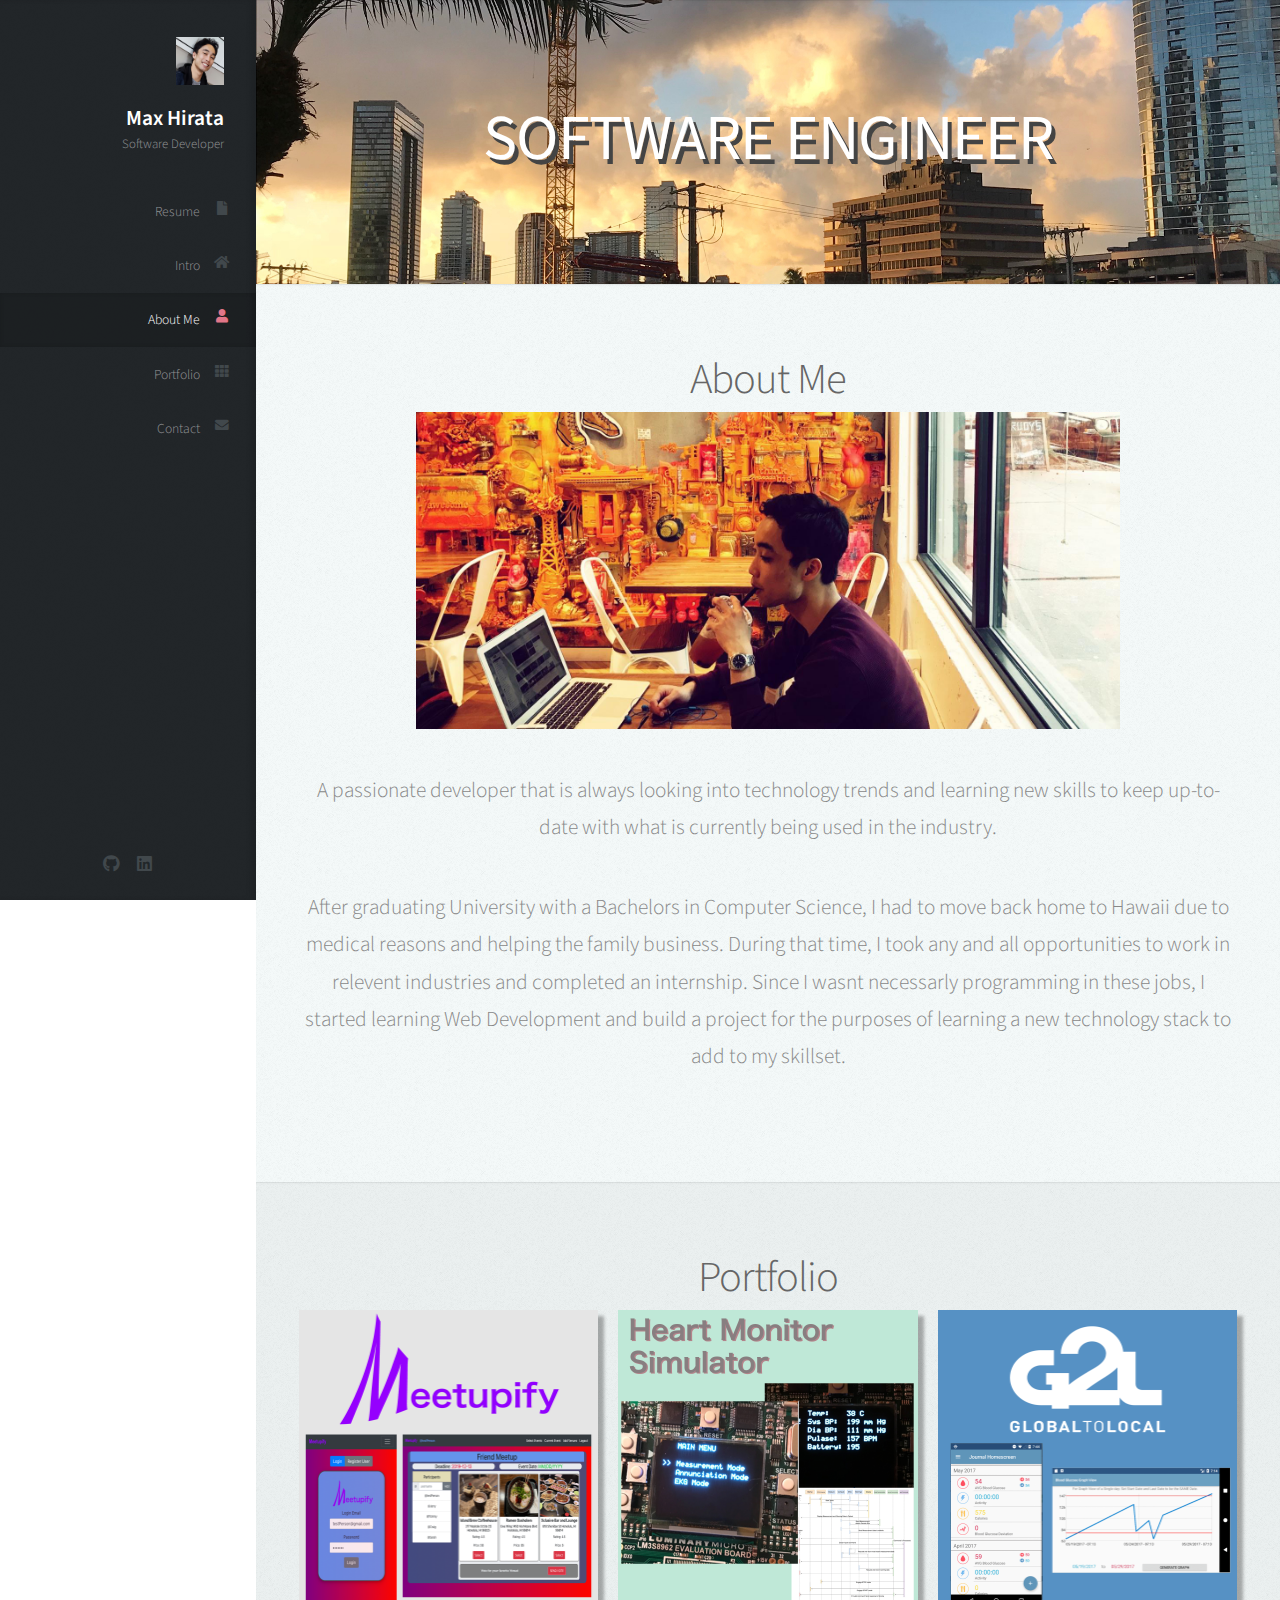
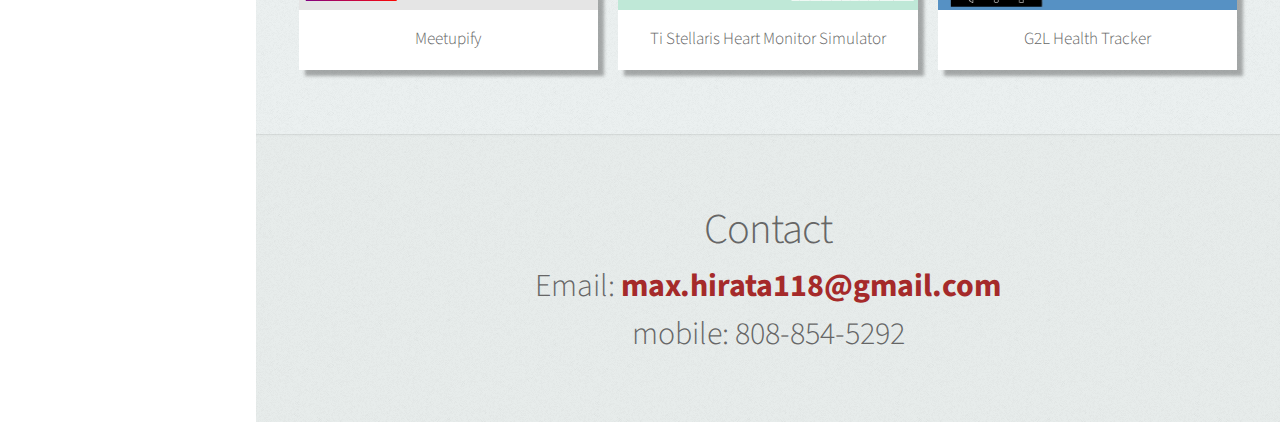
==== commit 2f76ec67: "Formatting" ====
--- a/index.html
+++ b/index.html
@@ -64,7 +64,7 @@
 			<div class="container">
 
 				<header #id="header-text">
-					<h2><strong>Software Engineer</strong>
+					<h2><strong>SOFTWARE ENGINEER</strong>
 						<br />
 					</h2>
 
